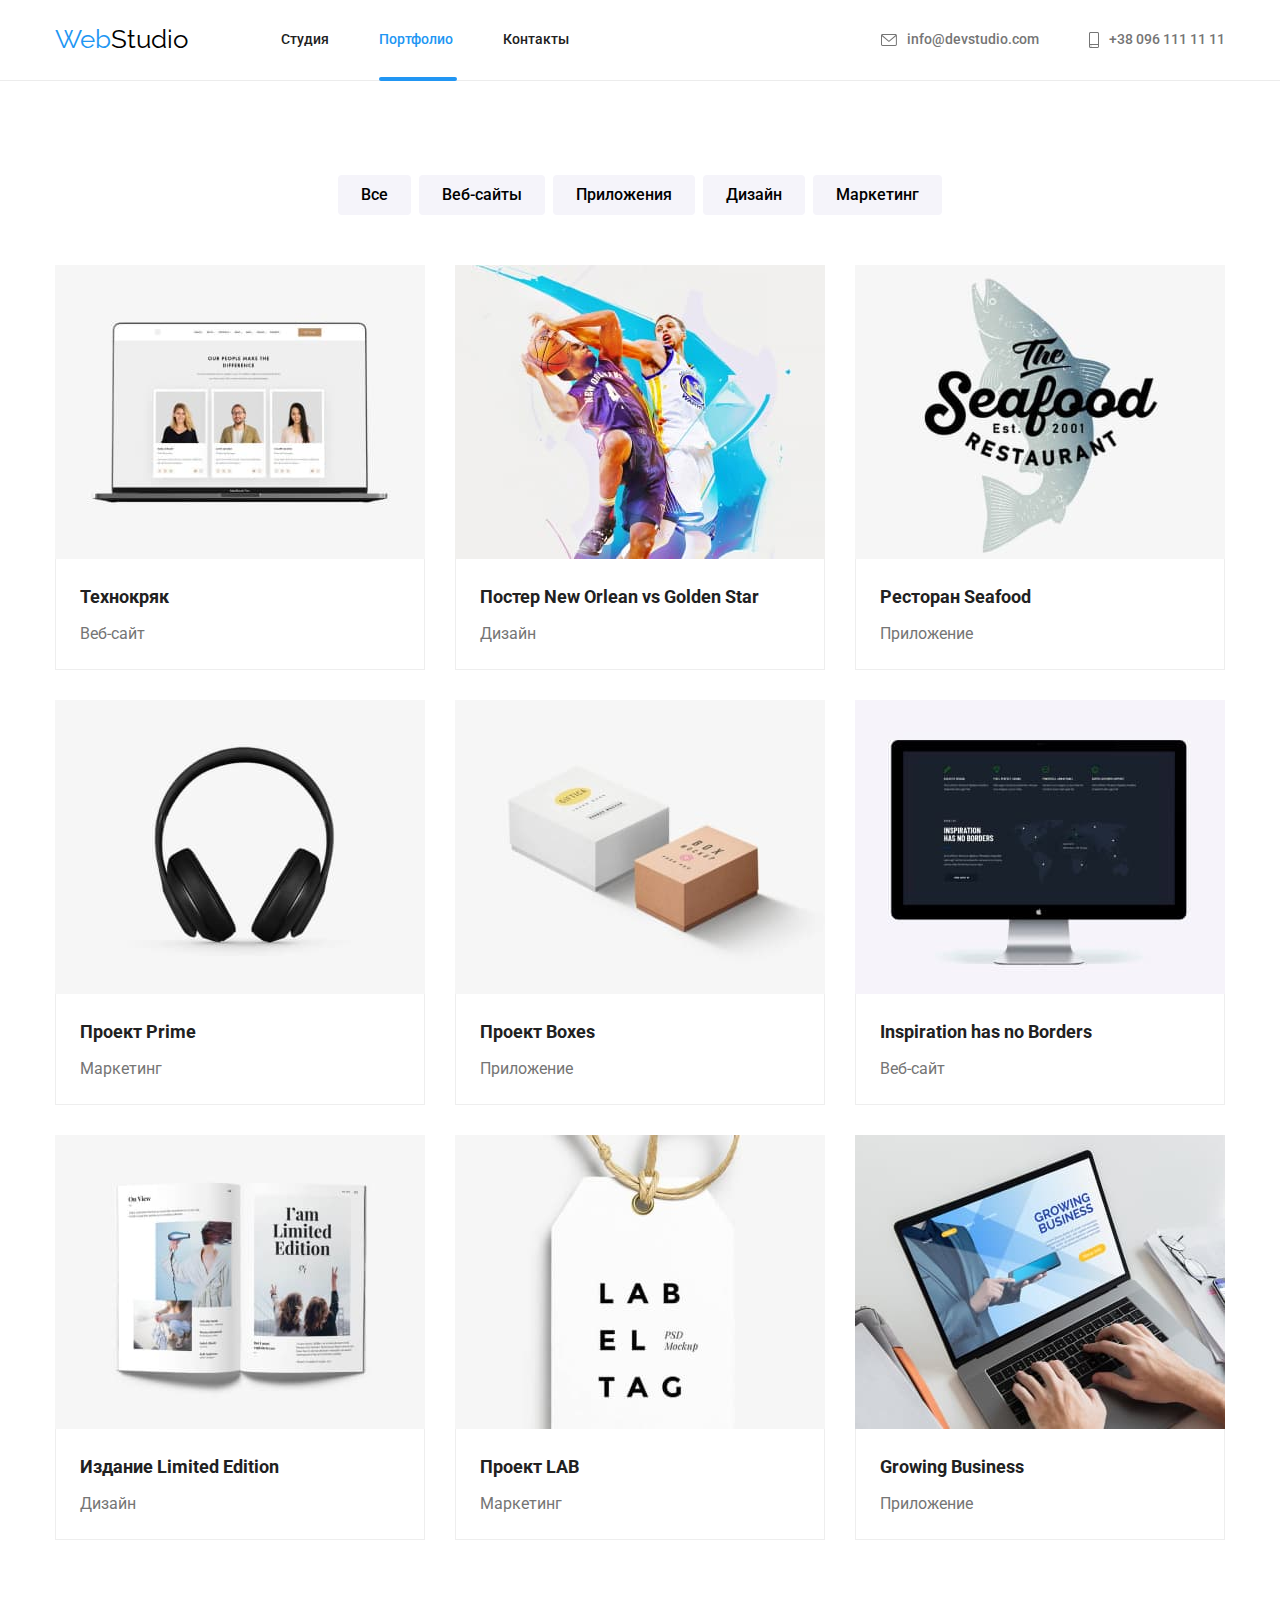
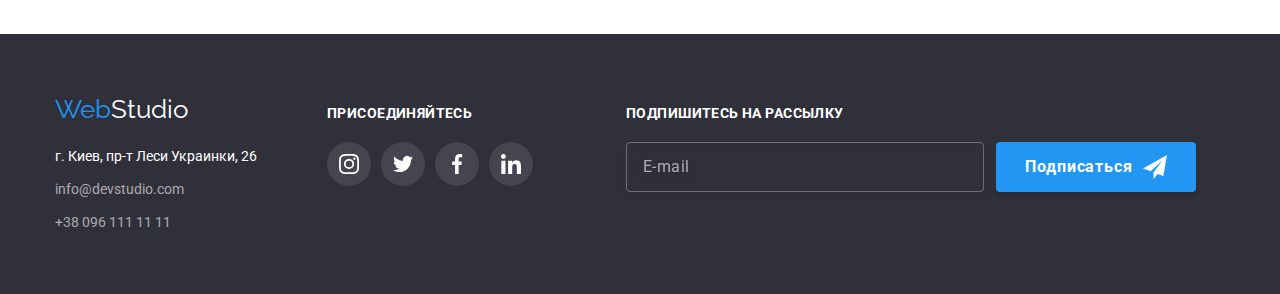
==== portfolio.html @ 4874d0ea "Добавляет файлы и папки с предыдущего дз" ====
<!DOCTYPE html>
<html lang="ru">
  <head>
    <meta charset="UTF-8" />
    <meta http-equiv="X-UA-Compatible" content="IE=edge" />
    <meta name="viewport" content="width=device-width, initial-scale=1.0" />
    <title>Web Studio. Портфолио</title>
    <link
      rel="stylesheet"
      href="https://fonts.googleapis.com/css2?family=Raleway:wght@700&family=Roboto:wght@400;500;700;900&display=swap"
    />
    <link
      rel="stylesheet"
      href="https://cdnjs.cloudflare.com/ajax/libs/modern-normalize/1.1.0/modern-normalize.min.css"
    />
    <link rel="stylesheet" href="./css/styles.css" />
  </head>

  <body>
    <header class="page-header">
      <div class="container cap">
        <nav class="site-nav">
          <a href="#" class="logo"><span class="accent">Web</span>Studio</a>
          <ul class="site-nav">
            <li class="list-item"><a href="./index.html" class="link">Студия</a></li>
            <li class="list-item"><a href="#" class="link main portfolio">Портфолио</a></li>
            <li class="list-item"><a href="#" class="link">Контакты</a></li>
          </ul>
        </nav>
        <ul class="list">
          <li class="list-item">
            <a href="mailto:info@devstudio.com" class="link item">
              <svg class="icon-contacts" width="16" height="12">
                <use href="./images/icons.svg#envelope"></use>
              </svg>
              info@devstudio.com
            </a>
          </li>
          <li class="list-item">
            <a href="tel:+380961111111" class="link item">
              <svg class="icon-contacts" width="10" height="16">
                <use href="./images/icons.svg#smartphone"></use>
              </svg>
              +38 096 111 11 11
            </a>
          </li>
        </ul>
      </div>
    </header>

    <main>
      <section class="section">
        <div class="container">
          <h1 class="visually-hidden">Наши работы</h1>
          <ul class="buttons">
            <li class="button-item"><button type="button" class="button">Все</button></li>
            <li class="button-item"><button type="button" class="button">Веб-сайты</button></li>
            <li class="button-item"><button type="button" class="button">Приложения</button></li>
            <li class="button-item"><button type="button" class="button">Дизайн</button></li>
            <li class="button-item"><button type="button" class="button">Маркетинг</button></li>
          </ul>
          <ul class="project-lists">
            <li class="project-item">
              <a href="#" class="project-link">
                <div class="first-part">
                  <img
                    src="./images/portfolio/1.jpg"
                    width="370"
                    height="294"
                    alt="изображение сайта на ноутбуке"
                  />
                  <div class="over">
                    <p class="overlay-text">
                      Технокряк это современная площадка распространения коронавируса. Компании
                      используют эту платформу для цифрового шпионажа и атак на защищённые сервера
                      конкурентов.
                    </p>
                  </div>
                </div>
                <div class="second-part">
                  <h2 class="project-name">Технокряк</h2>
                  <p class="name-item">Веб-сайт</p>
                </div>
              </a>
            </li>

            <li class="project-item">
              <a href="#" class="project-link">
                <div class="first-part">
                  <img
                    src="./images/portfolio/2.jpg"
                    width="370"
                    height="294"
                    alt="два баскетболиста"
                  />
                  <div class="over">
                    <p class="overlay-text">
                      Технокряк это современная площадка распространения коронавируса. Компании
                      используют эту платформу для цифрового шпионажа и атак на защищённые сервера
                      конкурентов.
                    </p>
                  </div>
                </div>
                <div class="second-part">
                  <h2 class="project-name">Постер New Orlean vs Golden Star</h2>
                  <p class="name-item">Дизайн</p>
                </div>
              </a>
            </li>

            <li class="project-item">
              <a href="#" class="project-link">
                <div class="first-part">
                  <img
                    src="./images/portfolio/3.jpg"
                    width="370"
                    height="294"
                    alt="логотип ресторана"
                  />
                  <div class="over">
                    <p class="overlay-text">
                      Технокряк это современная площадка распространения коронавируса. Компании
                      используют эту платформу для цифрового шпионажа и атак на защищённые сервера
                      конкурентов.
                    </p>
                  </div>
                </div>
                <div class="second-part">
                  <h2 class="project-name">Ресторан Seafood</h2>
                  <p class="name-item">Приложение</p>
                </div>
              </a>
            </li>

            <li class="project-item">
              <a href="#" class="project-link">
                <div class="first-part">
                  <img src="./images/portfolio/4.jpg" width="370" height="294" alt="наушники" />
                  <div class="over">
                    <p class="overlay-text">
                      Технокряк это современная площадка распространения коронавируса. Компании
                      используют эту платформу для цифрового шпионажа и атак на защищённые сервера
                      конкурентов.
                    </p>
                  </div>
                </div>
                <div class="second-part">
                  <h2 class="project-name">Проект Prime</h2>
                  <p class="name-item">Маркетинг</p>
                </div>
              </a>
            </li>

            <li class="project-item">
              <a href="#" class="project-link">
                <div class="first-part">
                  <img src="./images/portfolio/5.jpg" width="370" height="294" alt="две коробки" />
                  <div class="over">
                    <p class="overlay-text">
                      Технокряк это современная площадка распространения коронавируса. Компании
                      используют эту платформу для цифрового шпионажа и атак на защищённые сервера
                      конкурентов.
                    </p>
                  </div>
                </div>
                <div class="second-part">
                  <h2 class="project-name">Проект Boxes</h2>
                  <p class="name-item">Приложение</p>
                </div>
              </a>
            </li>

            <li class="project-item">
              <a href="#" class="project-link">
                <div class="first-part">
                  <img src="./images/portfolio/6.jpg" width="370" height="294" alt="компьютер" />
                  <div class="over">
                    <p class="overlay-text">
                      Технокряк это современная площадка распространения коронавируса. Компании
                      используют эту платформу для цифрового шпионажа и атак на защищённые сервера
                      конкурентов.
                    </p>
                  </div>
                </div>
                <div class="second-part">
                  <h2 class="project-name">Inspiration has no Borders</h2>
                  <p class="name-item">Веб-сайт</p>
                </div>
              </a>
            </li>

            <li class="project-item">
              <a href="#" class="project-link">
                <div class="first-part">
                  <img src="./images/portfolio/7.jpg" width="370" height="294" alt="журнал" />
                  <div class="over">
                    <p class="overlay-text">
                      Технокряк это современная площадка распространения коронавируса. Компании
                      используют эту платформу для цифрового шпионажа и атак на защищённые сервера
                      конкурентов.
                    </p>
                  </div>
                </div>
                <div class="second-part">
                  <h2 class="project-name">Издание Limited Edition</h2>
                  <p class="name-item">Дизайн</p>
                </div>
              </a>
            </li>

            <li class="project-item">
              <a href="#" class="project-link">
                <div class="first-part">
                  <img
                    src="./images/portfolio/8.jpg"
                    width="370"
                    height="294"
                    alt="ярлык с тесемкой"
                  />
                  <div class="over">
                    <p class="overlay-text">
                      Технокряк это современная площадка распространения коронавируса. Компании
                      используют эту платформу для цифрового шпионажа и атак на защищённые сервера
                      конкурентов.
                    </p>
                  </div>
                </div>
                <div class="second-part">
                  <h2 class="project-name">Проект LAB</h2>
                  <p class="name-item">Маркетинг</p>
                </div>
              </a>
            </li>

            <li class="project-item">
              <a href="#" class="project-link">
                <div class="first-part">
                  <img
                    src="./images/portfolio/9.jpg"
                    width="370"
                    height="294"
                    alt="руки, печатающие на ноутбуке"
                  />
                  <div class="over">
                    <p class="overlay-text">
                      Технокряк это современная площадка распространения коронавируса. Компании
                      используют эту платформу для цифрового шпионажа и атак на защищённые сервера
                      конкурентов.
                    </p>
                  </div>
                </div>
                <div class="second-part">
                  <h2 class="project-name">Growing Business</h2>
                  <p class="name-item">Приложение</p>
                </div>
              </a>
            </li>
          </ul>
        </div>
      </section>
    </main>

    <footer class="finish">
      <div class="container">
        <!-- Логотип, адрес, контакты -->
        <div class="footer">
          <a href="#" class="logo foot"><span class="accent">Web</span>Studio</a>
          <address class="address">
            г. Киев, пр-т Леси Украинки, 26
            <ul class="contacts">
              <li>
                <a href="mailto:info@devstudio.com" class="item bottom">info@devstudio.com</a>
              </li>
              <li class="contact-list">
                <a href="tel:+380961111111" class="item bottom">+38 096 111 11 11</a>
              </li>
            </ul>
          </address>
        </div>
        <!-- Присоединяйтесь! -->
        <div class="foot-links">
          <h2 class="call">присоединяйтесь</h2>
          <ul class="links-foot-list">
            <li class="links-item">
              <a href="#" class="links-foot-icon">
                <svg class="icon" width="20" height="20">
                  <use href="./images/icons.svg#instagram"></use>
                </svg>
              </a>
            </li>
            <li class="links-item">
              <a href="#" class="links-foot-icon">
                <svg class="icon" width="20" height="20">
                  <use href="./images/icons.svg#twitter"></use>
                </svg>
              </a>
            </li>
            <li class="links-item">
              <a href="#" class="links-foot-icon">
                <svg class="icon" width="20" height="20">
                  <use href="./images/icons.svg#facebook"></use>
                </svg>
              </a>
            </li>
            <li class="links-item">
              <a href="#" class="links-foot-icon">
                <svg class="icon" width="20" height="20">
                  <use href="./images/icons.svg#linkedin"></use>
                </svg>
              </a>
            </li>
          </ul>
        </div>
        <!-- Форма для рассылки -->
        <form class="form">
          <label>
            <span class="action">Подпишитесь на рассылку</span>
            <input type="email" name="mail" placeholder="E-mail" />
          </label>
          <button type="submit" class="email-submit">
            <span class="submit-sub">Подписаться</span>
            <svg class="form-icon" width="24" height="24">
              <use href="./images/icons.svg#send"></use>
            </svg>
          </button>
        </form>
      </div>
    </footer>
  </body>
</html>
---- css/styles.css ----
:root {
  --primary-text-color: #212121;
  --secondary-text-color: #757575;
  --bgd-text-color: #ffffff;
  --accent-color: #2196f3;
  --icon-fon: #f5f4fa;
  --icon-primary-color: #afb1b8;
  --timing-function: cubic-bezier(0.4, 0, 0.2, 1);
  --duration: 250ms;
}

body {
  background-color: var(--bgd-text-color);
  color: var(--primary-text-color);
  font-family: Roboto, sans-serif;
}

ul {
  padding: 0;
  margin: 0;

  list-style: none;
}

img {
  display: block;
}

h1,
h2,
h3,
ul,
p {
  margin-top: 0;
  margin-bottom: 0;
}

.section {
  padding-top: 94px;
  padding-bottom: 94px;
}

/* -----------------------HEADER------------------------ */
.container {
  width: 1200px;
  padding-left: 15px;
  padding-right: 15px;
  margin-left: auto;
  margin-right: auto;
}

.page-header {
  border-bottom: 1px solid #ececec;
}

.cap,
.site-nav {
  display: flex;
  align-items: center;
}

.list {
  display: flex;
  margin-left: auto;
}

.list-item:not(:last-child) {
  margin-right: 50px;
}

.logo {
  display: block;
  padding-top: 24px;
  padding-bottom: 25px;
  margin-right: 93px;

  color: #000000;
  font-family: Raleway, sans-serif;
  font-size: 26px;
  line-height: 1.2;
  text-decoration: none;
}

.accent,
.link.main {
  color: var(--accent-color);
}

.main {
  position: relative;
}

.main::after {
  content: '';
  position: absolute;
  left: 0;
  bottom: -1px;
  display: block;
  width: 48px;
  height: 4px;
  background-color: var(--accent-color);
  border-radius: 2px;
}

.portfolio::after {
  width: 78px;
}

.link {
  display: block;
  padding-top: 32px;
  padding-bottom: 32px;

  color: var(--primary-text-color);
  font-weight: 500;
  font-size: 14px;
  line-height: 1.14;
  text-decoration: none;

  transition: color var(--duration) var(--timing-function);
}

.link:hover,
.link:focus {
  color: var(--accent-color);
}

.link.item {
  display: flex;
  align-items: center;
  padding: 0;
  padding-top: 32px;
  padding-bottom: 32px;
  border: none;
  color: var(--secondary-text-color);

  transition: color var(--duration) var(--timing-function);
}

.link.item:hover,
.link.item:focus {
  color: var(--accent-color);
}

.icon-contacts {
  margin-right: 10px;
  fill: currentColor;
}

/* ----------------------СТУДИЯ (MAIN)------------------- */
.banner-name {
  margin-bottom: 30px;

  color: var(--bgd-text-color);
  font-weight: 900;
  font-size: 44px;
  line-height: 1.4;
  text-align: center;
  text-transform: uppercase;
}

.banner {
  padding-top: 200px;
  padding-bottom: 200px;
  background-color: #2f303a;
  text-align: center;
}

.overlay {
  max-width: 1600px;
  min-height: 600px;
  margin-left: auto;
  margin-right: auto;
  background-image: linear-gradient(to right, rgba(47, 48, 58, 0.4), rgba(47, 48, 58, 0.4)),
    url(../images/banner.jpg);
  background-repeat: no-repeat;
  background-position: center;
  background-size: cover;
}

.ban-button {
  padding: 10px 32px;
  border: 1px solid transparent;
  border-radius: 4px;

  font-weight: 700;
  font-size: 16px;
  line-height: 1.9;
  color: var(--bgd-text-color);
  background-color: var(--accent-color);
  cursor: pointer;

  transition: background-color var(--duration) var(--timing-function);
}

.ban-button:hover,
.ban-button:focus {
  background-color: #188ce8;
}

/* ---------------------МОДАЛЬНОЕ ОКНО-------------------- */
.backdrop {
  position: fixed;
  top: 0;
  left: 0;
  width: 100%;
  height: 100%;
  background-color: rgba(0, 0, 0, 0.2);

  opacity: 1;
  transition: opacity var(--duration) var(--timing-function);

  z-index: 1;
}

.backdrop.is-hidden {
  visibility: hidden;
  opacity: 0;
  pointer-events: none;
}

.backdrop.is-hidden .modal {
  transform: translate(-50%, -50%) scale(0.5);
  opacity: 0;
}

.modal {
  position: absolute;
  top: 50%;
  left: 50%;

  max-width: 528px;
  max-height: 581px;

  background-color: var(--bgd-text-color);
  box-shadow: 0px 1px 3px rgba(0, 0, 0, 0.12), 0px 1px 1px rgba(0, 0, 0, 0.14),
    0px 2px 1px rgba(0, 0, 0, 0.2);
  border-radius: 4px;

  transform: translate(-50%, -50%) scale(1);
  opacity: 1;

  transition: transform var(--duration) var(--timing-function),
    opacity var(--duration) var(--timing-function),
    visibility var(--duration) var(--timing-function);

  z-index: 2;
}

.modal-button {
  position: absolute;
  top: 8px;
  right: 8px;
  bottom: 100%;

  padding: 6px;
  width: 30px;
  height: 30px;

  border: 1px solid rgba(0, 0, 0, 0.1);
  border-radius: 50%;
  background-color: #fff;

  cursor: pointer;
}

.modal-button:hover .modal-close,
.modal-button:focus .modal-close {
  fill: var(--accent-color);
}

.modal-close {
  transition: fill var(--duration) var(--timing-function);
}

/* -----------Форма модального окна-------------- */
.modal-form {
  margin-left: auto;
  margin-right: auto;
  padding: 40px;
}

.modal-text {
  margin-bottom: 12px;

  font-weight: 700;
  font-size: 20px;
  line-height: 1.2;
  text-align: center;
  letter-spacing: 0.03em;

  color: var(--primary-text-color);
}

.form-section {
  position: relative;
  display: flex;
  flex-direction: column;
  margin-bottom: 10px;
}

.textarea {
  margin: 0;
}

.form-section label {
  margin-bottom: 4px;

  font-weight: 400;
  font-size: 12px;
  line-height: 1.2;
  letter-spacing: 0.01em;
  text-align: start;
  color: var(--secondary-text-color);
}

.form-section input {
  width: 100%;
  margin: 0;
  padding: 11px 12px;
  padding-left: 42px;
}

.modal-icon {
  position: absolute;
  top: 50%;
  left: 12px;

  transition: fill var(--duration) var(--timing-function);
}

.input {
  border: 1px solid rgba(33, 33, 33, 0.2);
  border-radius: 4px;
  outline: var(--accent-color);

  transition: border-color var(--duration) var(--timing-function);
}

.input:focus {
  border-color: var(--accent-color);
}

.input:focus + .modal-icon {
  fill: var(--accent-color);
}

.form-section textarea {
  margin: 0;
  padding: 12px 16px;
  font-family: inherit;
  font-size: 100%;
  line-height: 1.15;

  width: 448px;
  height: 120px;

  resize: none;
}

textarea::placeholder {
  font-weight: 400;
  font-size: 12px;
  line-height: 1.2;
  letter-spacing: 0.01em;
  color: rgba(117, 117, 117, 0.5);
}

.agreement-section {
  display: inline-block;
  margin-top: 20px;
  margin-bottom: 30px;
}

.agreement-section input {
  position: absolute;
  width: 1px;
  height: 1px;
  margin: -1px;
  border: 0;
  padding: 0;
  white-space: nowrap;
  clip-path: inset(100%);
  clip: rect(0 0 0 0);
  overflow: hidden;
}

.agreement {
  display: flex;
  align-items: center;
}

.agreement span {
  font-weight: 400;
  font-size: 14px;
  line-height: 1.7;
  letter-spacing: 0.03em;
  color: var(--secondary-text-color);
}

.agreement a {
  text-decoration-line: underline;
  color: var(--accent-color);
}

.agreement-icon {
  display: inline-block;
  width: 15px;
  height: 15px;
  margin-right: 8.38px;
  border: 2px solid var(--primary-text-color);
  border-radius: 2px;

  background-image: url(../images/check.svg);
  background-repeat: no-repeat;
  background-position: 50% 50%;
  background-size: contain;
  background-origin: border-box;

  transition: border-color var(--duration) var(--timing-function),
    background-color var(--duration) var(--timing-function);
}

.checkbox:checked ~ .agreement-icon {
  border-color: transparent;
  background-color: var(--accent-color);
}

.send {
  padding: 10px 55px;

  width: 200px;
  height: 50px;

  background-color: var(--accent-color);
  border: 1px solid transparent;
  box-shadow: 0px 4px 4px rgba(0, 0, 0, 0.15);
  border-radius: 4px;
}

.send-text {
  font-weight: 700;
  font-size: 16px;
  line-height: 1.9;
  text-align: center;
  letter-spacing: 0.06em;
  color: var(--bgd-text-color);
}

/* ---------------НАШИ ПРЕИМУЩЕСТВА---------------- */
.visually-hidden {
  position: absolute;
  width: 1px;
  height: 1px;
  margin: -1px;
  border: 0;
  padding: 0;

  white-space: nowrap;
  clip-path: inset(100%);
  clip: rect(0 0 0 0);
  overflow: hidden;
}

.features-list {
  display: flex;
}

.text-list {
  width: 270px;
}

.text-list:not(:last-child) {
  margin-right: 30px;
}

.thumb {
  display: flex;
  width: 270px;
  height: 120px;
  background-color: var(--icon-fon);
  border-radius: 4px;
  margin-bottom: 30px;
  justify-content: center;
  align-items: center;
}

.head {
  margin-bottom: 10px;
  font-weight: 700;
  font-size: 14px;
  line-height: 1.14;
  text-transform: uppercase;
}

.head-text {
  font-weight: 400;
  color: var(--secondary-text-color);
  font-size: 14px;
  line-height: 1.7;
  letter-spacing: 0.03em;
}

/* --------------------ЧЕМ МЫ ЗАНИМАЕМСЯ---------------- */
.box {
  padding-top: 0;
}

.heading {
  margin-bottom: 50px;

  font-weight: 700;
  font-size: 36px;
  line-height: 1.2;
  text-align: center;
}

.boxes-list {
  display: flex;
}

.boxes-list .box-item {
  width: 370px;
}

.box-item:not(:last-child) {
  margin-right: 30px;
}

.box-item {
  position: relative;
}

.over-over {
  position: absolute;
  bottom: 0;
  width: 370px;
  height: 70px;
  background-color: rgba(47, 48, 58, 0.8);
}

.text {
  padding-top: 27px;
  padding-bottom: 27px;

  font-weight: 700;
  font-size: 14px;
  line-height: 1.14;
  text-align: center;
  color: var(--bgd-text-color);
  letter-spacing: 0.03em;
  text-transform: uppercase;
}

/* ------------------НАША КОМАНДА-------------------- */
.comands-blok {
  background-color: #f5f4fa;
}

.bloks-list {
  display: flex;
}

.blok-item {
  width: 270px;
  border-bottom-left-radius: 4px;
  border-bottom-right-radius: 4px;
  overflow: hidden;
  box-shadow: 0px 1px 3px rgba(0, 0, 0, 0.12), 0px 1px 1px rgba(0, 0, 0, 0.14),
    0px 2px 1px rgba(0, 0, 0, 0.2);
}

.blok-item:not(:last-child) {
  margin-right: 30px;
}

.description {
  padding: 30px 32px;
  background-color: var(--bgd-text-color);
}

.name {
  margin-bottom: 10px;
}

.name,
.job {
  font-weight: 500;
  font-size: 16px;
  line-height: 1.2;
  text-align: center;
}

.job {
  margin-bottom: 16px;

  color: var(--secondary-text-color);
  font-weight: 400;
}

.links-list {
  display: flex;
  justify-content: space-between;
  align-items: center;
}

.links-icon {
  display: flex;
  padding: 0;
  border: none;
  width: 44px;
  height: 44px;
  color: var(--icon-primary-color);
  background-color: var(--bgd-text-color);
  border-radius: 50%;
  justify-content: center;
  align-items: center;

  transition: background-color var(--duration) var(--timing-function),
    color var(--duration) var(--timing-function);
}

.links-icon .icon {
  fill: currentColor;
}

.links-icon:hover,
.links-icon:focus {
  background-color: var(--accent-color);
  color: var(--bgd-text-color);
}

/* -------------------ПОСТОЯННЫЕ КЛИЕНТЫ------------------- */
.clients-list {
  display: flex;
}

.client-item:not(:last-child) {
  margin-right: 30px;
}

.client-link {
  display: flex;
  justify-content: center;
  align-items: center;
  width: 170px;
  height: 92px;
  border: 1px solid var(--icon-primary-color);
  border-radius: 4px;
  color: var(--icon-primary-color);

  transition: border-color var(--duration) var(--timing-function),
    color var(--duration) var(--timing-function);
}

.client-link .icon {
  fill: currentColor;
}

.client-link:hover,
.client-link:focus {
  border-color: var(--accent-color);
  color: var(--accent-color);
}

/* -----------------ПОРТФОЛИО (MAIN)--------------------- */
a {
  text-decoration: none;
}

.buttons {
  display: flex;
  margin-bottom: 50px;
  justify-content: center;
}

.button {
  padding: 6px 22px;
  border: 1px solid transparent;
  border-radius: 4px;

  font-weight: 500;
  font-size: 16px;
  line-height: 1.6;
  text-align: center;
  font-family: inherit;
  cursor: pointer;
  background-color: #f5f4fa;

  transition: background-color var(--duration) var(--timing-function),
    color var(--duration) var(--timing-function), box-shadow var(--duration) var(--timing-function);
}

.button-item:not(:last-child) {
  margin-right: 8px;
}

.button:hover,
.button:focus {
  color: var(--bgd-text-color);
  background-color: var(--accent-color);
  box-shadow: 0px 3px 1px rgba(0, 0, 0, 0.1), 0px 1px 2px rgba(0, 0, 0, 0.08),
    0px 2px 2px rgba(0, 0, 0, 0.12);
}

.project-lists {
  display: grid;
  grid-template-columns: repeat(3, 1fr);
  gap: 30px;
}

.project-link {
  display: block;

  transition: box-shadow var(--duration) var(--timing-function);
}

.project-link:hover,
.project-link:focus {
  box-shadow: 0px 1px 1px rgba(0, 0, 0, 0.12), 0px 4px 4px rgba(0, 0, 0, 0.06),
    1px 4px 6px rgba(0, 0, 0, 0.16);
}

.first-part {
  position: relative;

  overflow: hidden;
}

.over {
  position: absolute;
  top: 0;
  left: 0;
  width: 100%;
  height: 100%;

  transform: translateY(100%);

  transition: background-color var(--duration) var(--timing-function),
    transform var(--duration) var(--timing-function);
}

.project-link:hover .over,
.project-link:focus .over {
  transform: translateY(0);
  background-color: rgba(33, 150, 243, 0.9);
}

.overlay-text {
  position: absolute;
  top: 63px;
  left: 24px;
  right: 24px;

  font-style: normal;
  font-weight: 400;
  font-size: 18px;
  line-height: 1.6;
  letter-spacing: 0.03em;
  color: var(--bgd-text-color);

  transition: color var(--duration) var(--timing-function);
}

.project-link:hover .overlay-text,
.project-link:focus .overlay-text {
  color: var(--bgd-text-color);
}

.second-part {
  padding: 20px 24px;
  border: 1px solid #eeeeee;
  border-top: 0;
}

.project-name {
  margin-bottom: 4px;

  color: var(--primary-text-color);
  font-weight: 700;
  font-size: 18px;
  line-height: 2;
}

.name-item {
  color: var(--secondary-text-color);
  font-size: 16px;
  line-height: 30px;
}

/* ----------------------ФУТЕР---------------------- */
.finish .container {
  display: flex;
  align-items: baseline;
}

.finish {
  padding-top: 60px;
  padding-bottom: 60px;

  background-color: #2f303a;
  color: var(--bgd-text-color);
}

.foot {
  display: inline-block;
  padding-top: 0;
  padding-bottom: 0;
  margin-right: 0;
  margin-bottom: 20px;

  color: var(--bgd-text-color);
}

.contacts,
.contact-list {
  margin-top: 9px;
}

.address,
.bottom {
  font-weight: 400;
  font-size: 14px;
  line-height: 1.7;
  font-style: normal;
  text-decoration: none;
}

.footer .bottom {
  color: rgba(255, 255, 255, 0.6);
}

.footer .item {
  transition: color var(--duration) var(--timing-function);
}

.footer .item:hover,
.footer .item:focus {
  color: var(--accent-color);
}

.footer {
  margin-right: 70px;
}

.foot-links {
  margin-right: 93px;
}

.call {
  margin-bottom: 20px;

  font-style: normal;
  font-weight: 700;
  font-size: 14px;
  line-height: 1.14;
  text-transform: uppercase;
  letter-spacing: 0.03em;
}

.links-foot-list {
  display: flex;
}

.links-item {
  display: inline-block;
}

.links-item:not(:last-child) {
  margin-right: 10px;
}

.links-foot-icon {
  display: flex;
  padding: 0;
  border: none;
  width: 44px;
  height: 44px;
  color: var(--bgd-text-color);
  background-color: rgba(255, 255, 255, 0.1);
  border-radius: 50%;
  justify-content: center;
  align-items: center;

  transition: color var(--duration) var(--timing-function),
    background-color var(--duration) var(--timing-function);
}

.links-foot-icon .icon {
  fill: currentColor;
}

.links-foot-icon:hover,
.links-foot-icon:focus {
  background-color: var(--accent-color);
  color: var(--bgd-text-color);
}

/* ------------------------Форма---------------------- */
.form {
  display: flex;
  align-items: flex-end;
}

.form input {
  margin: 0;
  margin-right: 12px;
  padding-left: 16px;

  width: 358px;
  height: 50px;
  color: var(--icon-fon);
  background-color: rgba(33, 150, 243, 0);
  border: 1px solid rgba(255, 255, 255, 0.3);
  filter: drop-shadow(0px 4px 4px rgba(0, 0, 0, 0.15));
  border-radius: 4px;

  outline: transparent;

  transition: border-color var(--duration) var(--timing-function);
}

.form input:focus {
  border-color: var(--icon-primary-color);
}

.action {
  display: flex;
  margin-bottom: 20px;

  font-weight: 700;
  font-size: 14px;
  line-height: 1.14;
  letter-spacing: 0.03em;
  text-transform: uppercase;
  color: var(--bgd-text-color);
}

.form input::placeholder {
  font-weight: 400;
  font-size: 16px;
  line-height: 1.3;
  letter-spacing: 0.03em;
  color: rgba(255, 255, 255, 0.6);
}

.email-submit {
  display: inline-flex;
  align-items: center;
  justify-content: center;

  width: 200px;
  height: 50px;
  border: 2px solid transparent;
  background-color: var(--accent-color);
  box-shadow: 0px 4px 4px rgba(0, 0, 0, 0.15);
  border-radius: 4px;
}

.submit-sub {
  margin-right: 10px;

  font-weight: 700;
  font-size: 16px;
  line-height: 1.9;
  text-align: center;
  letter-spacing: 0.06em;
  color: var(--bgd-text-color);
}
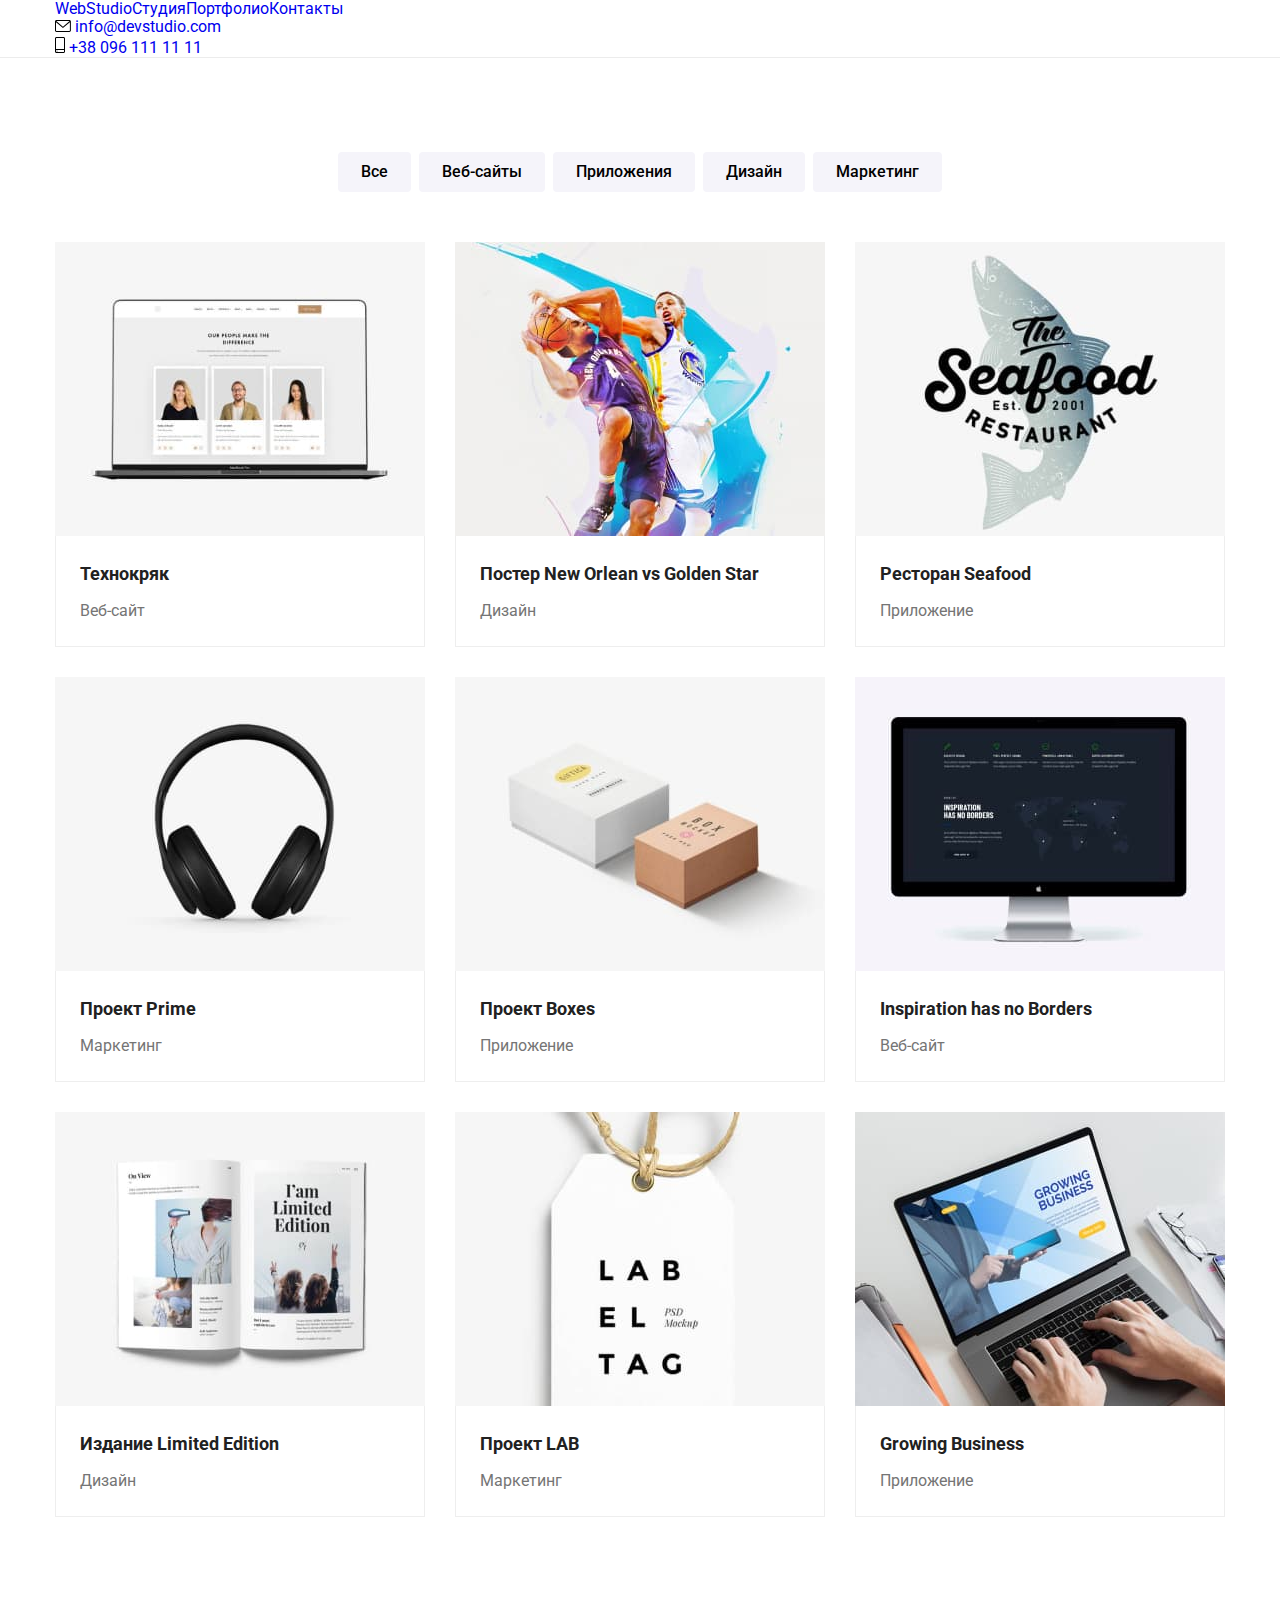
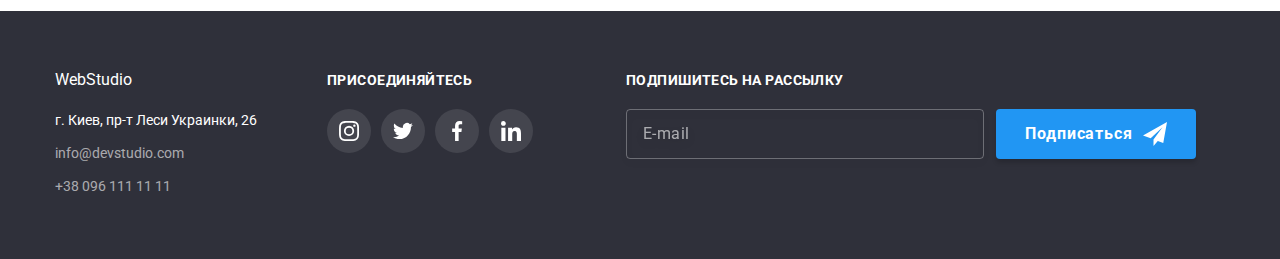
==== commit 3e20e2e1: "Начинает переименовывать классы по БЭМ" ====
--- a/portfolio.html
+++ b/portfolio.html
@@ -13,6 +13,7 @@
       rel="stylesheet"
       href="https://cdnjs.cloudflare.com/ajax/libs/modern-normalize/1.1.0/modern-normalize.min.css"
     />
+    <!-- <link rel="stylesheet" href="./css/portfolio.min.css" /> -->
     <link rel="stylesheet" href="./css/styles.css" />
   </head>
 
--- a/css/portfolio.min.css
+++ b/css/portfolio.min.css
@@ -0,0 +1,7 @@
+.visually-hidden{position:absolute;width:1px;height:1px;margin:-1px;border:0;padding:0;white-space:nowrap;-webkit-clip-path:inset(100%);clip-path:inset(100%);clip:rect(0 0 0 0);overflow:hidden}/*! modern-normalize v1.1.0 | MIT License | https://github.com/sindresorhus/modern-normalize */*,::before,::after{-webkit-box-sizing:border-box;box-sizing:border-box}html{line-height:1.15;-webkit-text-size-adjust:100%;-moz-tab-size:4;-o-tab-size:4;tab-size:4}body{margin:0;font-family:system-ui,-apple-system,"Segoe UI",Roboto,Helvetica,Arial,sans-serif,"Apple Color Emoji","Segoe UI Emoji"}hr{height:0;color:inherit}abbr[title]{-webkit-text-decoration:underline dotted;text-decoration:underline dotted}b,strong{font-weight:bolder}code,kbd,samp,pre{font-family:ui-monospace,+ SFMono-Regular,+ Consolas,+ 'Liberation Mono',+ Menlo,+ monospace;font-size:1em}small{font-size:80%}sub,sup{font-size:75%;line-height:0;position:relative;vertical-align:baseline}sub{bottom:-0.25em}sup{top:-0.5em}table{text-indent:0;border-color:inherit}button,input,optgroup,select,textarea{font-family:inherit;font-size:100%;line-height:1.15;margin:0}button,select{text-transform:none}button,[type='button'],[type='reset'],[type='submit']{-webkit-appearance:button}::-moz-focus-inner{border-style:none;padding:0}:-moz-focusring{outline:1px dotted ButtonText}:-moz-ui-invalid{box-shadow:none}legend{padding:0}progress{vertical-align:baseline}::-webkit-inner-spin-button,::-webkit-outer-spin-button{height:auto}[type='search']{-webkit-appearance:textfield;outline-offset:-2px}::-webkit-search-decoration{-webkit-appearance:none}::-webkit-file-upload-button{-webkit-appearance:button;font:inherit}summary{display:list-item}body{background-color:#fff;color:#212121;font-family:Roboto, sans-serif}ul{padding:0;margin:0;list-style:none}img{display:block}h1,h2,h3,ul,p{margin-top:0;margin-bottom:0}.section{padding-top:94px;padding-bottom:94px}.container{width:1200px;padding-left:15px;padding-right:15px;margin-left:auto;margin-right:auto}
+/*# sourceMappingURL=portfolio.min.css.map */--- a/css/styles.css
+++ b/css/styles.css
@@ -40,7 +40,6 @@
   padding-bottom: 94px;
 }
 
-/* -----------------------HEADER------------------------ */
 .container {
   width: 1200px;
   padding-left: 15px;
@@ -49,26 +48,29 @@
   margin-right: auto;
 }
 
+/* -----------------------HEADER------------------------ */
 .page-header {
   border-bottom: 1px solid #ececec;
 }
 
-.cap,
-.site-nav {
+.page-header__container,
+.site-nav,
+.site-nav__list {
   display: flex;
   align-items: center;
 }
 
-.list {
+.page-header__list {
   display: flex;
   margin-left: auto;
 }
 
-.list-item:not(:last-child) {
+.site-nav__item:not(:last-child),
+.page-header__item:not(:last-child) {
   margin-right: 50px;
 }
 
-.logo {
+.site-nav__logo {
   display: block;
   padding-top: 24px;
   padding-bottom: 25px;
@@ -81,16 +83,16 @@
   text-decoration: none;
 }
 
-.accent,
-.link.main {
+.site-nav__accent,
+.site-nav__link--active {
   color: var(--accent-color);
 }
 
-.main {
+.site-nav__link--active {
   position: relative;
 }
 
-.main::after {
+.site-nav__link--active::after {
   content: '';
   position: absolute;
   left: 0;
@@ -102,11 +104,7 @@
   border-radius: 2px;
 }
 
-.portfolio::after {
-  width: 78px;
-}
-
-.link {
+.site-nav__link {
   display: block;
   padding-top: 32px;
   padding-bottom: 32px;
@@ -120,12 +118,12 @@
   transition: color var(--duration) var(--timing-function);
 }
 
-.link:hover,
-.link:focus {
+.site-nav__link:hover,
+.site-nav__link:focus {
   color: var(--accent-color);
 }
 
-.link.item {
+.page-header__link {
   display: flex;
   align-items: center;
   padding: 0;
@@ -137,36 +135,23 @@
   transition: color var(--duration) var(--timing-function);
 }
 
-.link.item:hover,
-.link.item:focus {
+.page-header__link:hover,
+.page-header__link:focus {
   color: var(--accent-color);
 }
 
-.icon-contacts {
+.page-header__icon {
   margin-right: 10px;
   fill: currentColor;
 }
 
 /* ----------------------СТУДИЯ (MAIN)------------------- */
-.banner-name {
-  margin-bottom: 30px;
-
-  color: var(--bgd-text-color);
-  font-weight: 900;
-  font-size: 44px;
-  line-height: 1.4;
-  text-align: center;
-  text-transform: uppercase;
-}
-
-.banner {
+.poster {
   padding-top: 200px;
   padding-bottom: 200px;
   background-color: #2f303a;
   text-align: center;
-}
-
-.overlay {
+
   max-width: 1600px;
   min-height: 600px;
   margin-left: auto;
@@ -178,7 +163,18 @@
   background-size: cover;
 }
 
-.ban-button {
+.poster__title {
+  margin-bottom: 30px;
+
+  color: var(--bgd-text-color);
+  font-weight: 900;
+  font-size: 44px;
+  line-height: 1.4;
+  text-align: center;
+  text-transform: uppercase;
+}
+
+.poster__button {
   padding: 10px 32px;
   border: 1px solid transparent;
   border-radius: 4px;
@@ -193,13 +189,13 @@
   transition: background-color var(--duration) var(--timing-function);
 }
 
-.ban-button:hover,
-.ban-button:focus {
+.poster__button:hover,
+.poster__button:focus {
   background-color: #188ce8;
 }
 
 /* ---------------------МОДАЛЬНОЕ ОКНО-------------------- */
-.backdrop {
+.dropdown {
   position: fixed;
   top: 0;
   left: 0;
@@ -213,18 +209,18 @@
   z-index: 1;
 }
 
-.backdrop.is-hidden {
+.dropdown--is-hidden {
   visibility: hidden;
   opacity: 0;
   pointer-events: none;
 }
 
-.backdrop.is-hidden .modal {
+.dropdown .dropdown__container {
   transform: translate(-50%, -50%) scale(0.5);
   opacity: 0;
 }
 
-.modal {
+.dropdown__container {
   position: absolute;
   top: 50%;
   left: 50%;
@@ -247,7 +243,7 @@
   z-index: 2;
 }
 
-.modal-button {
+.dropdown__close {
   position: absolute;
   top: 8px;
   right: 8px;
@@ -264,23 +260,23 @@
   cursor: pointer;
 }
 
-.modal-button:hover .modal-close,
-.modal-button:focus .modal-close {
+.dropdown__close:hover .dropdown__icon,
+.dropdown__close:focus .dropdown__icon {
   fill: var(--accent-color);
 }
 
-.modal-close {
+.dropdown__icon {
   transition: fill var(--duration) var(--timing-function);
 }
 
 /* -----------Форма модального окна-------------- */
-.modal-form {
+.dropdown__form {
   margin-left: auto;
   margin-right: auto;
   padding: 40px;
 }
 
-.modal-text {
+.dropdown__title {
   margin-bottom: 12px;
 
   font-weight: 700;
@@ -292,18 +288,14 @@
   color: var(--primary-text-color);
 }
 
-.form-section {
+.dropdown__cell {
   position: relative;
   display: flex;
   flex-direction: column;
   margin-bottom: 10px;
 }
 
-.textarea {
-  margin: 0;
-}
-
-.form-section label {
+.dropdown__cell label {
   margin-bottom: 4px;
 
   font-weight: 400;
@@ -314,14 +306,14 @@
   color: var(--secondary-text-color);
 }
 
-.form-section input {
+.dropdown__cell input {
   width: 100%;
   margin: 0;
   padding: 11px 12px;
   padding-left: 42px;
 }
 
-.modal-icon {
+.dropdown__icon {
   position: absolute;
   top: 50%;
   left: 12px;
@@ -329,7 +321,7 @@
   transition: fill var(--duration) var(--timing-function);
 }
 
-.input {
+.dropdown__input {
   border: 1px solid rgba(33, 33, 33, 0.2);
   border-radius: 4px;
   outline: var(--accent-color);
@@ -337,15 +329,15 @@
   transition: border-color var(--duration) var(--timing-function);
 }
 
-.input:focus {
+.dropdown__input:focus {
   border-color: var(--accent-color);
 }
 
-.input:focus + .modal-icon {
+.dropdown__input:focus + .dropdown__icon {
   fill: var(--accent-color);
 }
 
-.form-section textarea {
+.dropdown__cell--textarea {
   margin: 0;
   padding: 12px 16px;
   font-family: inherit;
@@ -358,7 +350,7 @@
   resize: none;
 }
 
-textarea::placeholder {
+.dropdown__cell--textarea::placeholder {
   font-weight: 400;
   font-size: 12px;
   line-height: 1.2;
@@ -366,13 +358,18 @@
   color: rgba(117, 117, 117, 0.5);
 }
 
-.agreement-section {
+.agreement {
   display: inline-block;
   margin-top: 20px;
   margin-bottom: 30px;
 }
 
-.agreement-section input {
+.agreement__label {
+  display: flex;
+  align-items: center;
+}
+
+.agreement__input {
   position: absolute;
   width: 1px;
   height: 1px;
@@ -385,24 +382,6 @@
   overflow: hidden;
 }
 
-.agreement {
-  display: flex;
-  align-items: center;
-}
-
-.agreement span {
-  font-weight: 400;
-  font-size: 14px;
-  line-height: 1.7;
-  letter-spacing: 0.03em;
-  color: var(--secondary-text-color);
-}
-
-.agreement a {
-  text-decoration-line: underline;
-  color: var(--accent-color);
-}
-
 .agreement-icon {
   display: inline-block;
   width: 15px;
@@ -421,12 +400,25 @@
     background-color var(--duration) var(--timing-function);
 }
 
-.checkbox:checked ~ .agreement-icon {
+.agreement__input:checked ~ .agreement-icon {
   border-color: transparent;
   background-color: var(--accent-color);
 }
 
-.send {
+.agreement__text {
+  font-weight: 400;
+  font-size: 14px;
+  line-height: 1.7;
+  letter-spacing: 0.03em;
+  color: var(--secondary-text-color);
+}
+
+.agreement__link {
+  text-decoration-line: underline;
+  color: var(--accent-color);
+}
+
+.dropdown__button {
   padding: 10px 55px;
 
   width: 200px;
@@ -438,7 +430,7 @@
   border-radius: 4px;
 }
 
-.send-text {
+.dropdown__send {
   font-weight: 700;
   font-size: 16px;
   line-height: 1.9;
@@ -664,6 +656,10 @@
 }
 
 /* -----------------ПОРТФОЛИО (MAIN)--------------------- */
+.portfolio::after {
+  width: 78px;
+}
+
 a {
   text-decoration: none;
 }
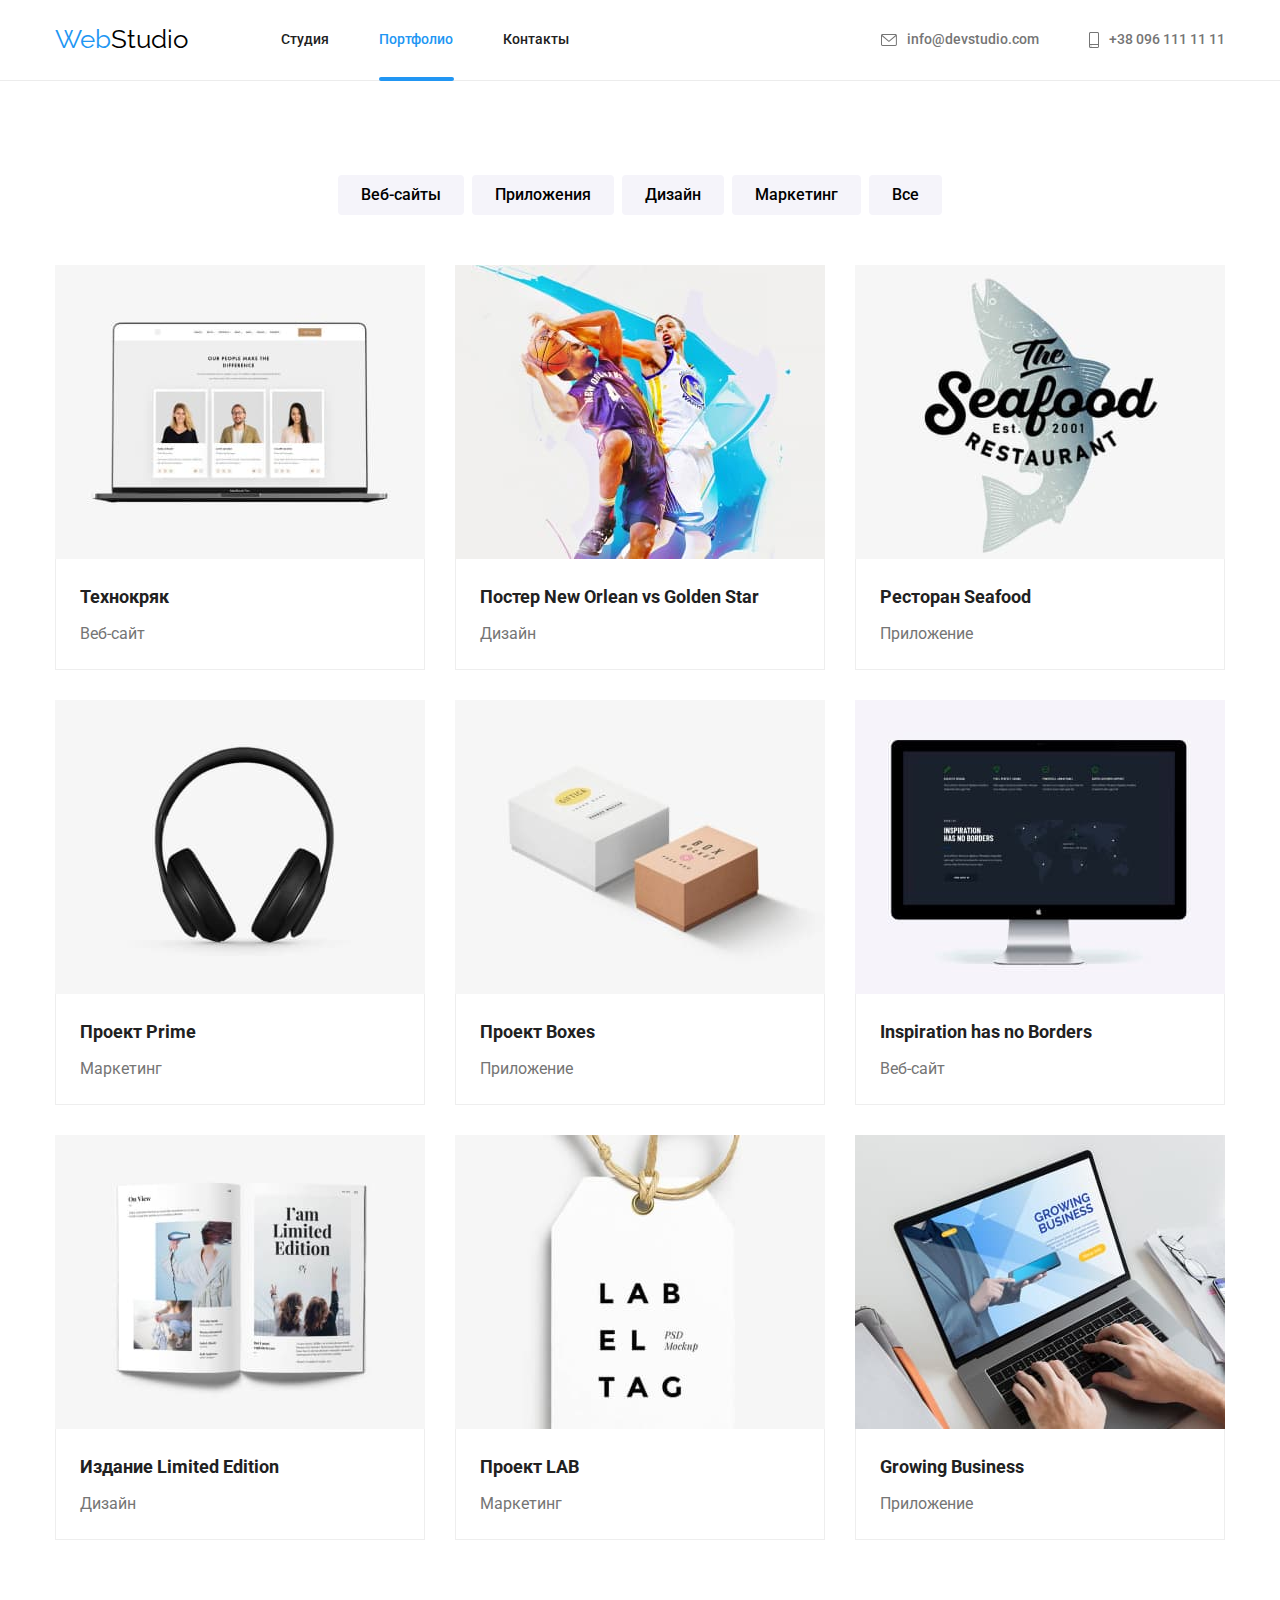
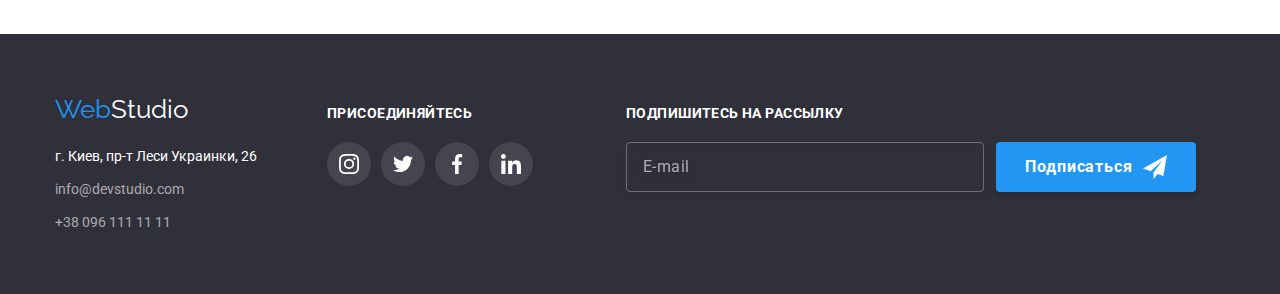
==== commit 412e894d: "Завершает переименование классов по БЭМ" ====
--- a/portfolio.html
+++ b/portfolio.html
@@ -19,27 +19,33 @@
 
   <body>
     <header class="page-header">
-      <div class="container cap">
+      <div class="container page-header__container">
         <nav class="site-nav">
-          <a href="#" class="logo"><span class="accent">Web</span>Studio</a>
-          <ul class="site-nav">
-            <li class="list-item"><a href="./index.html" class="link">Студия</a></li>
-            <li class="list-item"><a href="#" class="link main portfolio">Портфолио</a></li>
-            <li class="list-item"><a href="#" class="link">Контакты</a></li>
+          <a href="#" class="site-nav__logo"><span class="site-nav__accent">Web</span>Studio</a>
+          <ul class="site-nav__list">
+            <li class="site-nav__item">
+              <a href="./index.html" class="site-nav__link">Студия</a>
+            </li>
+            <li class="site-nav__item">
+              <a href="#" class="site-nav__link site-nav__link--active site-nav__link--accent"
+                >Портфолио</a
+              >
+            </li>
+            <li class="site-nav__item"><a href="#" class="site-nav__link">Контакты</a></li>
           </ul>
         </nav>
-        <ul class="list">
-          <li class="list-item">
-            <a href="mailto:info@devstudio.com" class="link item">
-              <svg class="icon-contacts" width="16" height="12">
+        <ul class="page-header__list">
+          <li class="page-header__item">
+            <a href="mailto:info@devstudio.com" class="page-header__link">
+              <svg class="page-header__icon" width="16" height="12">
                 <use href="./images/icons.svg#envelope"></use>
               </svg>
               info@devstudio.com
             </a>
           </li>
-          <li class="list-item">
-            <a href="tel:+380961111111" class="link item">
-              <svg class="icon-contacts" width="10" height="16">
+          <li class="page-header__item">
+            <a href="tel:+380961111111" class="page-header__link">
+              <svg class="page-header__icon" width="10" height="16">
                 <use href="./images/icons.svg#smartphone"></use>
               </svg>
               +38 096 111 11 11
@@ -50,209 +56,219 @@
     </header>
 
     <main>
-      <section class="section">
+      <section class="section portfolio">
         <div class="container">
           <h1 class="visually-hidden">Наши работы</h1>
-          <ul class="buttons">
-            <li class="button-item"><button type="button" class="button">Все</button></li>
-            <li class="button-item"><button type="button" class="button">Веб-сайты</button></li>
-            <li class="button-item"><button type="button" class="button">Приложения</button></li>
-            <li class="button-item"><button type="button" class="button">Дизайн</button></li>
-            <li class="button-item"><button type="button" class="button">Маркетинг</button></li>
+          <ul class="filter-list">
+            <li class="filter-list__item">
+              <button type="button" class="filter-list__button">Веб-сайты</button>
+            </li>
+            <li class="filter-list__item">
+              <button type="button" class="filter-list__button">Приложения</button>
+            </li>
+            <li class="filter-list__item">
+              <button type="button" class="filter-list__button">Дизайн</button>
+            </li>
+            <li class="filter-list__item">
+              <button type="button" class="filter-list__button">Маркетинг</button>
+            </li>
+            <li class="filter-list__item">
+              <button type="button" class="filter-list__button">Все</button>
+            </li>
           </ul>
-          <ul class="project-lists">
-            <li class="project-item">
-              <a href="#" class="project-link">
-                <div class="first-part">
+          <ul class="portfolio__list">
+            <li>
+              <a href="#" class="portfolio__link">
+                <div class="portfolio__image">
                   <img
                     src="./images/portfolio/1.jpg"
                     width="370"
                     height="294"
                     alt="изображение сайта на ноутбуке"
                   />
-                  <div class="over">
-                    <p class="overlay-text">
-                      Технокряк это современная площадка распространения коронавируса. Компании
-                      используют эту платформу для цифрового шпионажа и атак на защищённые сервера
-                      конкурентов.
-                    </p>
-                  </div>
-                </div>
-                <div class="second-part">
-                  <h2 class="project-name">Технокряк</h2>
-                  <p class="name-item">Веб-сайт</p>
-                </div>
-              </a>
-            </li>
-
-            <li class="project-item">
-              <a href="#" class="project-link">
-                <div class="first-part">
+                  <div class="portfolio__overlay">
+                    <p class="portfolio__text">
+                      Технокряк это современная площадка распространения коронавируса. Компании
+                      используют эту платформу для цифрового шпионажа и атак на защищённые сервера
+                      конкурентов.
+                    </p>
+                  </div>
+                </div>
+                <div class="portfolio__caption">
+                  <h2 class="portfolio__name">Технокряк</h2>
+                  <p class="portfolio__filter-text">Веб-сайт</p>
+                </div>
+              </a>
+            </li>
+
+            <li>
+              <a href="#" class="portfolio__link">
+                <div class="portfolio__image">
                   <img
                     src="./images/portfolio/2.jpg"
                     width="370"
                     height="294"
                     alt="два баскетболиста"
                   />
-                  <div class="over">
-                    <p class="overlay-text">
-                      Технокряк это современная площадка распространения коронавируса. Компании
-                      используют эту платформу для цифрового шпионажа и атак на защищённые сервера
-                      конкурентов.
-                    </p>
-                  </div>
-                </div>
-                <div class="second-part">
-                  <h2 class="project-name">Постер New Orlean vs Golden Star</h2>
-                  <p class="name-item">Дизайн</p>
-                </div>
-              </a>
-            </li>
-
-            <li class="project-item">
-              <a href="#" class="project-link">
-                <div class="first-part">
+                  <div class="portfolio__overlay">
+                    <p class="portfolio__text">
+                      Технокряк это современная площадка распространения коронавируса. Компании
+                      используют эту платформу для цифрового шпионажа и атак на защищённые сервера
+                      конкурентов.
+                    </p>
+                  </div>
+                </div>
+                <div class="portfolio__caption">
+                  <h2 class="portfolio__name">Постер New Orlean vs Golden Star</h2>
+                  <p class="portfolio__filter-text">Дизайн</p>
+                </div>
+              </a>
+            </li>
+
+            <li>
+              <a href="#" class="portfolio__link">
+                <div class="portfolio__image">
                   <img
                     src="./images/portfolio/3.jpg"
                     width="370"
                     height="294"
                     alt="логотип ресторана"
                   />
-                  <div class="over">
-                    <p class="overlay-text">
-                      Технокряк это современная площадка распространения коронавируса. Компании
-                      используют эту платформу для цифрового шпионажа и атак на защищённые сервера
-                      конкурентов.
-                    </p>
-                  </div>
-                </div>
-                <div class="second-part">
-                  <h2 class="project-name">Ресторан Seafood</h2>
-                  <p class="name-item">Приложение</p>
-                </div>
-              </a>
-            </li>
-
-            <li class="project-item">
-              <a href="#" class="project-link">
-                <div class="first-part">
+                  <div class="portfolio__overlay">
+                    <p class="portfolio__text">
+                      Технокряк это современная площадка распространения коронавируса. Компании
+                      используют эту платформу для цифрового шпионажа и атак на защищённые сервера
+                      конкурентов.
+                    </p>
+                  </div>
+                </div>
+                <div class="portfolio__caption">
+                  <h2 class="portfolio__name">Ресторан Seafood</h2>
+                  <p class="portfolio__filter-text">Приложение</p>
+                </div>
+              </a>
+            </li>
+
+            <li>
+              <a href="#" class="portfolio__link">
+                <div class="portfolio__image">
                   <img src="./images/portfolio/4.jpg" width="370" height="294" alt="наушники" />
-                  <div class="over">
-                    <p class="overlay-text">
-                      Технокряк это современная площадка распространения коронавируса. Компании
-                      используют эту платформу для цифрового шпионажа и атак на защищённые сервера
-                      конкурентов.
-                    </p>
-                  </div>
-                </div>
-                <div class="second-part">
-                  <h2 class="project-name">Проект Prime</h2>
-                  <p class="name-item">Маркетинг</p>
-                </div>
-              </a>
-            </li>
-
-            <li class="project-item">
-              <a href="#" class="project-link">
-                <div class="first-part">
+                  <div class="portfolio__overlay">
+                    <p class="portfolio__text">
+                      Технокряк это современная площадка распространения коронавируса. Компании
+                      используют эту платформу для цифрового шпионажа и атак на защищённые сервера
+                      конкурентов.
+                    </p>
+                  </div>
+                </div>
+                <div class="portfolio__caption">
+                  <h2 class="portfolio__name">Проект Prime</h2>
+                  <p class="portfolio__filter-text">Маркетинг</p>
+                </div>
+              </a>
+            </li>
+
+            <li>
+              <a href="#" class="portfolio__link">
+                <div class="portfolio__image">
                   <img src="./images/portfolio/5.jpg" width="370" height="294" alt="две коробки" />
-                  <div class="over">
-                    <p class="overlay-text">
-                      Технокряк это современная площадка распространения коронавируса. Компании
-                      используют эту платформу для цифрового шпионажа и атак на защищённые сервера
-                      конкурентов.
-                    </p>
-                  </div>
-                </div>
-                <div class="second-part">
-                  <h2 class="project-name">Проект Boxes</h2>
-                  <p class="name-item">Приложение</p>
-                </div>
-              </a>
-            </li>
-
-            <li class="project-item">
-              <a href="#" class="project-link">
-                <div class="first-part">
+                  <div class="portfolio__overlay">
+                    <p class="portfolio__text">
+                      Технокряк это современная площадка распространения коронавируса. Компании
+                      используют эту платформу для цифрового шпионажа и атак на защищённые сервера
+                      конкурентов.
+                    </p>
+                  </div>
+                </div>
+                <div class="portfolio__caption">
+                  <h2 class="portfolio__name">Проект Boxes</h2>
+                  <p class="portfolio__filter-text">Приложение</p>
+                </div>
+              </a>
+            </li>
+
+            <li>
+              <a href="#" class="portfolio__link">
+                <div class="portfolio__image">
                   <img src="./images/portfolio/6.jpg" width="370" height="294" alt="компьютер" />
-                  <div class="over">
-                    <p class="overlay-text">
-                      Технокряк это современная площадка распространения коронавируса. Компании
-                      используют эту платформу для цифрового шпионажа и атак на защищённые сервера
-                      конкурентов.
-                    </p>
-                  </div>
-                </div>
-                <div class="second-part">
-                  <h2 class="project-name">Inspiration has no Borders</h2>
-                  <p class="name-item">Веб-сайт</p>
-                </div>
-              </a>
-            </li>
-
-            <li class="project-item">
-              <a href="#" class="project-link">
-                <div class="first-part">
+                  <div class="portfolio__overlay">
+                    <p class="portfolio__text">
+                      Технокряк это современная площадка распространения коронавируса. Компании
+                      используют эту платформу для цифрового шпионажа и атак на защищённые сервера
+                      конкурентов.
+                    </p>
+                  </div>
+                </div>
+                <div class="portfolio__caption">
+                  <h2 class="portfolio__name">Inspiration has no Borders</h2>
+                  <p class="portfolio__filter-text">Веб-сайт</p>
+                </div>
+              </a>
+            </li>
+
+            <li>
+              <a href="#" class="portfolio__link">
+                <div class="portfolio__image">
                   <img src="./images/portfolio/7.jpg" width="370" height="294" alt="журнал" />
-                  <div class="over">
-                    <p class="overlay-text">
-                      Технокряк это современная площадка распространения коронавируса. Компании
-                      используют эту платформу для цифрового шпионажа и атак на защищённые сервера
-                      конкурентов.
-                    </p>
-                  </div>
-                </div>
-                <div class="second-part">
-                  <h2 class="project-name">Издание Limited Edition</h2>
-                  <p class="name-item">Дизайн</p>
-                </div>
-              </a>
-            </li>
-
-            <li class="project-item">
-              <a href="#" class="project-link">
-                <div class="first-part">
+                  <div class="portfolio__overlay">
+                    <p class="portfolio__text">
+                      Технокряк это современная площадка распространения коронавируса. Компании
+                      используют эту платформу для цифрового шпионажа и атак на защищённые сервера
+                      конкурентов.
+                    </p>
+                  </div>
+                </div>
+                <div class="portfolio__caption">
+                  <h2 class="portfolio__name">Издание Limited Edition</h2>
+                  <p class="portfolio__filter-text">Дизайн</p>
+                </div>
+              </a>
+            </li>
+
+            <li>
+              <a href="#" class="portfolio__link">
+                <div class="portfolio__image">
                   <img
                     src="./images/portfolio/8.jpg"
                     width="370"
                     height="294"
                     alt="ярлык с тесемкой"
                   />
-                  <div class="over">
-                    <p class="overlay-text">
-                      Технокряк это современная площадка распространения коронавируса. Компании
-                      используют эту платформу для цифрового шпионажа и атак на защищённые сервера
-                      конкурентов.
-                    </p>
-                  </div>
-                </div>
-                <div class="second-part">
-                  <h2 class="project-name">Проект LAB</h2>
-                  <p class="name-item">Маркетинг</p>
-                </div>
-              </a>
-            </li>
-
-            <li class="project-item">
-              <a href="#" class="project-link">
-                <div class="first-part">
+                  <div class="portfolio__overlay">
+                    <p class="portfolio__text">
+                      Технокряк это современная площадка распространения коронавируса. Компании
+                      используют эту платформу для цифрового шпионажа и атак на защищённые сервера
+                      конкурентов.
+                    </p>
+                  </div>
+                </div>
+                <div class="portfolio__caption">
+                  <h2 class="portfolio__name">Проект LAB</h2>
+                  <p class="portfolio__filter-text">Маркетинг</p>
+                </div>
+              </a>
+            </li>
+
+            <li>
+              <a href="#" class="portfolio__link">
+                <div class="portfolio__image">
                   <img
                     src="./images/portfolio/9.jpg"
                     width="370"
                     height="294"
                     alt="руки, печатающие на ноутбуке"
                   />
-                  <div class="over">
-                    <p class="overlay-text">
-                      Технокряк это современная площадка распространения коронавируса. Компании
-                      используют эту платформу для цифрового шпионажа и атак на защищённые сервера
-                      конкурентов.
-                    </p>
-                  </div>
-                </div>
-                <div class="second-part">
-                  <h2 class="project-name">Growing Business</h2>
-                  <p class="name-item">Приложение</p>
+                  <div class="portfolio__overlay">
+                    <p class="portfolio__text">
+                      Технокряк это современная площадка распространения коронавируса. Компании
+                      используют эту платформу для цифрового шпионажа и атак на защищённые сервера
+                      конкурентов.
+                    </p>
+                  </div>
+                </div>
+                <div class="portfolio__caption">
+                  <h2 class="portfolio__name">Growing Business</h2>
+                  <p class="portfolio__filter-text">Приложение</p>
                 </div>
               </a>
             </li>
@@ -261,51 +277,52 @@
       </section>
     </main>
 
-    <footer class="finish">
-      <div class="container">
-        <!-- Логотип, адрес, контакты -->
-        <div class="footer">
-          <a href="#" class="logo foot"><span class="accent">Web</span>Studio</a>
-          <address class="address">
+    <footer class="page-footer">
+      <div class="page-footer__container container">
+        <div class="page-footer__card">
+          <a href="#" class="page-footer__logo"
+            ><span class="page-footer__accent">Web</span>Studio</a
+          >
+          <address class="page-footer__address">
             г. Киев, пр-т Леси Украинки, 26
-            <ul class="contacts">
+            <ul class="page-footer__list">
               <li>
-                <a href="mailto:info@devstudio.com" class="item bottom">info@devstudio.com</a>
+                <a href="mailto:info@devstudio.com" class="page-footer__link">info@devstudio.com</a>
               </li>
-              <li class="contact-list">
-                <a href="tel:+380961111111" class="item bottom">+38 096 111 11 11</a>
+              <li class="page-footer__item">
+                <a href="tel:+380961111111" class="page-footer__link">+38 096 111 11 11</a>
               </li>
             </ul>
           </address>
         </div>
         <!-- Присоединяйтесь! -->
-        <div class="foot-links">
-          <h2 class="call">присоединяйтесь</h2>
-          <ul class="links-foot-list">
-            <li class="links-item">
-              <a href="#" class="links-foot-icon">
-                <svg class="icon" width="20" height="20">
+        <div class="attach">
+          <h2 class="attach__title">присоединяйтесь</h2>
+          <ul class="attach__list">
+            <li class="attach__item">
+              <a href="#" class="attach__link">
+                <svg class="attach__icon" width="20" height="20">
                   <use href="./images/icons.svg#instagram"></use>
                 </svg>
               </a>
             </li>
-            <li class="links-item">
-              <a href="#" class="links-foot-icon">
-                <svg class="icon" width="20" height="20">
+            <li class="attach__item">
+              <a href="#" class="attach__link">
+                <svg class="attach__icon" width="20" height="20">
                   <use href="./images/icons.svg#twitter"></use>
                 </svg>
               </a>
             </li>
-            <li class="links-item">
-              <a href="#" class="links-foot-icon">
-                <svg class="icon" width="20" height="20">
+            <li class="attach__item">
+              <a href="#" class="attach__link">
+                <svg class="attach__icon" width="20" height="20">
                   <use href="./images/icons.svg#facebook"></use>
                 </svg>
               </a>
             </li>
-            <li class="links-item">
-              <a href="#" class="links-foot-icon">
-                <svg class="icon" width="20" height="20">
+            <li class="attach__item">
+              <a href="#" class="attach__link">
+                <svg class="attach__icon" width="20" height="20">
                   <use href="./images/icons.svg#linkedin"></use>
                 </svg>
               </a>
@@ -313,14 +330,14 @@
           </ul>
         </div>
         <!-- Форма для рассылки -->
-        <form class="form">
+        <form class="footer-form">
           <label>
-            <span class="action">Подпишитесь на рассылку</span>
-            <input type="email" name="mail" placeholder="E-mail" />
+            <span class="footer-form__title">Подпишитесь на рассылку</span>
+            <input class="footer-form__input" type="email" name="mail" placeholder="E-mail" />
           </label>
-          <button type="submit" class="email-submit">
-            <span class="submit-sub">Подписаться</span>
-            <svg class="form-icon" width="24" height="24">
+          <button class="footer-form__button" type="submit">
+            <span class="footer-form__submit">Подписаться</span>
+            <svg width="24" height="24">
               <use href="./images/icons.svg#send"></use>
             </svg>
           </button>
--- a/css/styles.css
+++ b/css/styles.css
@@ -35,6 +35,10 @@
   margin-bottom: 0;
 }
 
+a {
+  text-decoration: none;
+}
+
 .section {
   padding-top: 94px;
   padding-bottom: 94px;
@@ -60,11 +64,6 @@
   align-items: center;
 }
 
-.page-header__list {
-  display: flex;
-  margin-left: auto;
-}
-
 .site-nav__item:not(:last-child),
 .page-header__item:not(:last-child) {
   margin-right: 50px;
@@ -83,13 +82,33 @@
   text-decoration: none;
 }
 
-.site-nav__accent,
-.site-nav__link--active {
+.site-nav__accent {
+  color: var(--accent-color);
+}
+
+.site-nav__link {
+  display: block;
+  padding-top: 32px;
+  padding-bottom: 32px;
+
+  color: var(--primary-text-color);
+  font-weight: 500;
+  font-size: 14px;
+  line-height: 1.14;
+  text-decoration: none;
+
+  transition: color var(--duration) var(--timing-function);
+}
+
+.site-nav__link:hover,
+.site-nav__link:focus {
   color: var(--accent-color);
 }
 
 .site-nav__link--active {
   position: relative;
+
+  color: var(--accent-color);
 }
 
 .site-nav__link--active::after {
@@ -104,23 +123,19 @@
   border-radius: 2px;
 }
 
-.site-nav__link {
-  display: block;
-  padding-top: 32px;
-  padding-bottom: 32px;
-
-  color: var(--primary-text-color);
-  font-weight: 500;
-  font-size: 14px;
-  line-height: 1.14;
-  text-decoration: none;
-
-  transition: color var(--duration) var(--timing-function);
-}
-
-.site-nav__link:hover,
-.site-nav__link:focus {
-  color: var(--accent-color);
+/* Синяя линия у портфолио */
+.site-nav__link--accent::after {
+  width: 75px;
+}
+
+.page-header__list {
+  display: flex;
+  margin-left: auto;
+}
+
+.page-header__icon {
+  margin-right: 10px;
+  fill: currentColor;
 }
 
 .page-header__link {
@@ -130,6 +145,11 @@
   padding-top: 32px;
   padding-bottom: 32px;
   border: none;
+
+  font-weight: 500;
+  font-size: 14px;
+  line-height: 1.14;
+  text-decoration: none;
   color: var(--secondary-text-color);
 
   transition: color var(--duration) var(--timing-function);
@@ -138,11 +158,6 @@
 .page-header__link:hover,
 .page-header__link:focus {
   color: var(--accent-color);
-}
-
-.page-header__icon {
-  margin-right: 10px;
-  fill: currentColor;
 }
 
 /* ----------------------СТУДИЯ (MAIN)------------------- */
@@ -153,7 +168,7 @@
   text-align: center;
 
   max-width: 1600px;
-  min-height: 600px;
+  /* min-height: 600px; */
   margin-left: auto;
   margin-right: auto;
   background-image: linear-gradient(to right, rgba(47, 48, 58, 0.4), rgba(47, 48, 58, 0.4)),
@@ -215,7 +230,7 @@
   pointer-events: none;
 }
 
-.dropdown .dropdown__container {
+.dropdown--is-hidden .dropdown__container {
   transform: translate(-50%, -50%) scale(0.5);
   opacity: 0;
 }
@@ -260,12 +275,12 @@
   cursor: pointer;
 }
 
-.dropdown__close:hover .dropdown__icon,
-.dropdown__close:focus .dropdown__icon {
+.dropdown__close:hover .dropdown__cross,
+.dropdown__close:focus .dropdown__cross {
   fill: var(--accent-color);
 }
 
-.dropdown__icon {
+.dropdown__cross {
   transition: fill var(--duration) var(--timing-function);
 }
 
@@ -295,7 +310,11 @@
   margin-bottom: 10px;
 }
 
-.dropdown__cell label {
+.dropdown__cell--textarea {
+  margin: 0px;
+}
+
+.dropdown__label {
   margin-bottom: 4px;
 
   font-weight: 400;
@@ -306,11 +325,21 @@
   color: var(--secondary-text-color);
 }
 
-.dropdown__cell input {
+.dropdown__input {
   width: 100%;
   margin: 0;
   padding: 11px 12px;
   padding-left: 42px;
+
+  border: 1px solid rgba(33, 33, 33, 0.2);
+  border-radius: 4px;
+  outline: var(--accent-color);
+
+  transition: border-color var(--duration) var(--timing-function);
+}
+
+.dropdown__input:focus {
+  border-color: var(--accent-color);
 }
 
 .dropdown__icon {
@@ -321,24 +350,12 @@
   transition: fill var(--duration) var(--timing-function);
 }
 
-.dropdown__input {
-  border: 1px solid rgba(33, 33, 33, 0.2);
-  border-radius: 4px;
-  outline: var(--accent-color);
-
-  transition: border-color var(--duration) var(--timing-function);
-}
-
-.dropdown__input:focus {
-  border-color: var(--accent-color);
-}
-
 .dropdown__input:focus + .dropdown__icon {
   fill: var(--accent-color);
 }
 
-.dropdown__cell--textarea {
-  margin: 0;
+.dropdown__input--textarea {
+  margin: 0px;
   padding: 12px 16px;
   font-family: inherit;
   font-size: 100%;
@@ -350,7 +367,7 @@
   resize: none;
 }
 
-.dropdown__cell--textarea::placeholder {
+.dropdown__input--textarea::placeholder {
   font-weight: 400;
   font-size: 12px;
   line-height: 1.2;
@@ -382,7 +399,7 @@
   overflow: hidden;
 }
 
-.agreement-icon {
+.agreement__icon {
   display: inline-block;
   width: 15px;
   height: 15px;
@@ -400,7 +417,7 @@
     background-color var(--duration) var(--timing-function);
 }
 
-.agreement__input:checked ~ .agreement-icon {
+.agreement__input:checked ~ .agreement__icon {
   border-color: transparent;
   background-color: var(--accent-color);
 }
@@ -428,6 +445,8 @@
   border: 1px solid transparent;
   box-shadow: 0px 4px 4px rgba(0, 0, 0, 0.15);
   border-radius: 4px;
+
+  cursor: pointer;
 }
 
 .dropdown__send {
@@ -454,19 +473,19 @@
   overflow: hidden;
 }
 
-.features-list {
-  display: flex;
-}
-
-.text-list {
+.advantages__list {
+  display: flex;
+}
+
+.advantages__item {
   width: 270px;
 }
 
-.text-list:not(:last-child) {
+.advantages__item:not(:last-child) {
   margin-right: 30px;
 }
 
-.thumb {
+.advantages__icon {
   display: flex;
   width: 270px;
   height: 120px;
@@ -477,7 +496,7 @@
   align-items: center;
 }
 
-.head {
+.advantages__title {
   margin-bottom: 10px;
   font-weight: 700;
   font-size: 14px;
@@ -485,7 +504,7 @@
   text-transform: uppercase;
 }
 
-.head-text {
+.advantages__text {
   font-weight: 400;
   color: var(--secondary-text-color);
   font-size: 14px;
@@ -494,11 +513,11 @@
 }
 
 /* --------------------ЧЕМ МЫ ЗАНИМАЕМСЯ---------------- */
-.box {
+.suggestions {
   padding-top: 0;
 }
 
-.heading {
+.suggestions__title {
   margin-bottom: 50px;
 
   font-weight: 700;
@@ -507,23 +526,20 @@
   text-align: center;
 }
 
-.boxes-list {
-  display: flex;
-}
-
-.boxes-list .box-item {
+.suggestions__list {
+  display: flex;
+}
+
+.suggestions__item {
+  position: relative;
   width: 370px;
 }
 
-.box-item:not(:last-child) {
+.suggestions__item:not(:last-child) {
   margin-right: 30px;
 }
 
-.box-item {
-  position: relative;
-}
-
-.over-over {
+.suggestions__overlay {
   position: absolute;
   bottom: 0;
   width: 370px;
@@ -531,7 +547,7 @@
   background-color: rgba(47, 48, 58, 0.8);
 }
 
-.text {
+.suggestions__text {
   padding-top: 27px;
   padding-bottom: 27px;
 
@@ -545,15 +561,24 @@
 }
 
 /* ------------------НАША КОМАНДА-------------------- */
-.comands-blok {
+.teammate {
   background-color: #f5f4fa;
 }
 
-.bloks-list {
-  display: flex;
-}
-
-.blok-item {
+.teammate__title {
+  margin-bottom: 50px;
+
+  font-weight: 700;
+  font-size: 36px;
+  line-height: 1.2;
+  text-align: center;
+}
+
+.teammate__list {
+  display: flex;
+}
+
+.teammate__item {
   width: 270px;
   border-bottom-left-radius: 4px;
   border-bottom-right-radius: 4px;
@@ -562,41 +587,39 @@
     0px 2px 1px rgba(0, 0, 0, 0.2);
 }
 
-.blok-item:not(:last-child) {
+.teammate__item:not(:last-child) {
   margin-right: 30px;
 }
 
-.description {
+.teammate__card {
   padding: 30px 32px;
   background-color: var(--bgd-text-color);
-}
-
-.name {
-  margin-bottom: 10px;
-}
-
-.name,
-.job {
-  font-weight: 500;
+
   font-size: 16px;
   line-height: 1.2;
   text-align: center;
 }
 
-.job {
+.teammate__name {
+  margin-bottom: 10px;
+
+  font-weight: 500;
+}
+
+.teammate__profession {
   margin-bottom: 16px;
 
   color: var(--secondary-text-color);
   font-weight: 400;
 }
 
-.links-list {
+.social-list {
   display: flex;
   justify-content: space-between;
   align-items: center;
 }
 
-.links-icon {
+.social-list__link {
   display: flex;
   padding: 0;
   border: none;
@@ -612,26 +635,36 @@
     color var(--duration) var(--timing-function);
 }
 
-.links-icon .icon {
+.social-list__icon {
   fill: currentColor;
 }
 
-.links-icon:hover,
-.links-icon:focus {
+.social-list__link:hover,
+.social-list__link:focus {
   background-color: var(--accent-color);
   color: var(--bgd-text-color);
 }
 
 /* -------------------ПОСТОЯННЫЕ КЛИЕНТЫ------------------- */
-.clients-list {
-  display: flex;
-}
-
-.client-item:not(:last-child) {
+
+.customers__title {
+  margin-bottom: 50px;
+
+  font-weight: 700;
+  font-size: 36px;
+  line-height: 1.2;
+  text-align: center;
+}
+
+.customers__list {
+  display: flex;
+}
+
+.customers__item:not(:last-child) {
   margin-right: 30px;
 }
 
-.client-link {
+.customers__link {
   display: flex;
   justify-content: center;
   align-items: center;
@@ -645,32 +678,29 @@
     color var(--duration) var(--timing-function);
 }
 
-.client-link .icon {
+.customers__icon {
   fill: currentColor;
 }
 
-.client-link:hover,
-.client-link:focus {
+.customers__link:hover,
+.customers__link:focus {
   border-color: var(--accent-color);
   color: var(--accent-color);
 }
 
 /* -----------------ПОРТФОЛИО (MAIN)--------------------- */
-.portfolio::after {
-  width: 78px;
-}
-
-a {
-  text-decoration: none;
-}
-
-.buttons {
+
+.filter-list {
   display: flex;
   margin-bottom: 50px;
   justify-content: center;
 }
 
-.button {
+.filter-list__item:not(:last-child) {
+  margin-right: 8px;
+}
+
+.filter-list__button {
   padding: 6px 22px;
   border: 1px solid transparent;
   border-radius: 4px;
@@ -687,43 +717,39 @@
     color var(--duration) var(--timing-function), box-shadow var(--duration) var(--timing-function);
 }
 
-.button-item:not(:last-child) {
-  margin-right: 8px;
-}
-
-.button:hover,
-.button:focus {
+.filter-list__button:hover,
+.filter-list__button:focus {
   color: var(--bgd-text-color);
   background-color: var(--accent-color);
   box-shadow: 0px 3px 1px rgba(0, 0, 0, 0.1), 0px 1px 2px rgba(0, 0, 0, 0.08),
     0px 2px 2px rgba(0, 0, 0, 0.12);
 }
 
-.project-lists {
+.portfolio__list {
   display: grid;
   grid-template-columns: repeat(3, 1fr);
   gap: 30px;
 }
 
-.project-link {
+.portfolio__link {
   display: block;
 
   transition: box-shadow var(--duration) var(--timing-function);
 }
 
-.project-link:hover,
-.project-link:focus {
+.portfolio__link:hover,
+.portfolio__link:focus {
   box-shadow: 0px 1px 1px rgba(0, 0, 0, 0.12), 0px 4px 4px rgba(0, 0, 0, 0.06),
     1px 4px 6px rgba(0, 0, 0, 0.16);
 }
 
-.first-part {
+.portfolio__image {
   position: relative;
 
   overflow: hidden;
 }
 
-.over {
+.portfolio__overlay {
   position: absolute;
   top: 0;
   left: 0;
@@ -736,13 +762,13 @@
     transform var(--duration) var(--timing-function);
 }
 
-.project-link:hover .over,
-.project-link:focus .over {
+.portfolio__link:hover .portfolio__overlay,
+.portfolio__link:focus .portfolio__overlay {
   transform: translateY(0);
   background-color: rgba(33, 150, 243, 0.9);
 }
 
-.overlay-text {
+.portfolio__text {
   position: absolute;
   top: 63px;
   left: 24px;
@@ -758,18 +784,18 @@
   transition: color var(--duration) var(--timing-function);
 }
 
-.project-link:hover .overlay-text,
-.project-link:focus .overlay-text {
-  color: var(--bgd-text-color);
-}
-
-.second-part {
+.portfolio__link:hover .portfolio__text,
+.portfolio__link:focus .portfolio__text {
+  color: var(--bgd-text-color);
+}
+
+.portfolio__caption {
   padding: 20px 24px;
   border: 1px solid #eeeeee;
   border-top: 0;
 }
 
-.project-name {
+.portfolio__name {
   margin-bottom: 4px;
 
   color: var(--primary-text-color);
@@ -778,19 +804,14 @@
   line-height: 2;
 }
 
-.name-item {
+.portfolio__filter-text {
   color: var(--secondary-text-color);
   font-size: 16px;
   line-height: 30px;
 }
 
 /* ----------------------ФУТЕР---------------------- */
-.finish .container {
-  display: flex;
-  align-items: baseline;
-}
-
-.finish {
+.page-footer {
   padding-top: 60px;
   padding-bottom: 60px;
 
@@ -798,23 +819,37 @@
   color: var(--bgd-text-color);
 }
 
-.foot {
+.page-footer__container {
+  display: flex;
+  align-items: baseline;
+}
+
+.page-footer__logo {
   display: inline-block;
   padding-top: 0;
   padding-bottom: 0;
   margin-right: 0;
   margin-bottom: 20px;
 
-  color: var(--bgd-text-color);
-}
-
-.contacts,
-.contact-list {
+  font-family: Raleway, sans-serif;
+  font-size: 26px;
+  line-height: 1.2;
+  text-decoration: none;
+
+  color: var(--bgd-text-color);
+}
+
+.page-footer__list,
+.page-footer__item {
   margin-top: 9px;
 }
 
-.address,
-.bottom {
+.page-footer__accent {
+  color: var(--accent-color);
+}
+
+.page-footer__address,
+.page-footer__link {
   font-weight: 400;
   font-size: 14px;
   line-height: 1.7;
@@ -822,28 +857,27 @@
   text-decoration: none;
 }
 
-.footer .bottom {
+.page-footer__link {
   color: rgba(255, 255, 255, 0.6);
-}
-
-.footer .item {
+
   transition: color var(--duration) var(--timing-function);
 }
 
-.footer .item:hover,
-.footer .item:focus {
+.page-footer__link:hover,
+.page-footer__link:focus {
   color: var(--accent-color);
 }
 
-.footer {
+.page-footer__card {
   margin-right: 70px;
 }
 
-.foot-links {
+/* Присоединяйтесь */
+.attach {
   margin-right: 93px;
 }
 
-.call {
+.attach__title {
   margin-bottom: 20px;
 
   font-style: normal;
@@ -854,19 +888,19 @@
   letter-spacing: 0.03em;
 }
 
-.links-foot-list {
-  display: flex;
-}
-
-.links-item {
+.attach__list {
+  display: flex;
+}
+
+.attach__item {
   display: inline-block;
 }
 
-.links-item:not(:last-child) {
+.attach__item:not(:last-child) {
   margin-right: 10px;
 }
 
-.links-foot-icon {
+.attach__link {
   display: flex;
   padding: 0;
   border: none;
@@ -882,23 +916,23 @@
     background-color var(--duration) var(--timing-function);
 }
 
-.links-foot-icon .icon {
+.attach__icon {
   fill: currentColor;
 }
 
-.links-foot-icon:hover,
-.links-foot-icon:focus {
+.attach__link:hover,
+.attach__link:focus {
   background-color: var(--accent-color);
   color: var(--bgd-text-color);
 }
 
 /* ------------------------Форма---------------------- */
-.form {
+.footer-form {
   display: flex;
   align-items: flex-end;
 }
 
-.form input {
+.footer-form__input {
   margin: 0;
   margin-right: 12px;
   padding-left: 16px;
@@ -916,11 +950,11 @@
   transition: border-color var(--duration) var(--timing-function);
 }
 
-.form input:focus {
+.footer-form__input:focus {
   border-color: var(--icon-primary-color);
 }
 
-.action {
+.footer-form__title {
   display: flex;
   margin-bottom: 20px;
 
@@ -932,7 +966,7 @@
   color: var(--bgd-text-color);
 }
 
-.form input::placeholder {
+.footer-form__input::placeholder {
   font-weight: 400;
   font-size: 16px;
   line-height: 1.3;
@@ -940,7 +974,7 @@
   color: rgba(255, 255, 255, 0.6);
 }
 
-.email-submit {
+.footer-form__button {
   display: inline-flex;
   align-items: center;
   justify-content: center;
@@ -951,9 +985,11 @@
   background-color: var(--accent-color);
   box-shadow: 0px 4px 4px rgba(0, 0, 0, 0.15);
   border-radius: 4px;
-}
-
-.submit-sub {
+
+  cursor: pointer;
+}
+
+.footer-form__submit {
   margin-right: 10px;
 
   font-weight: 700;
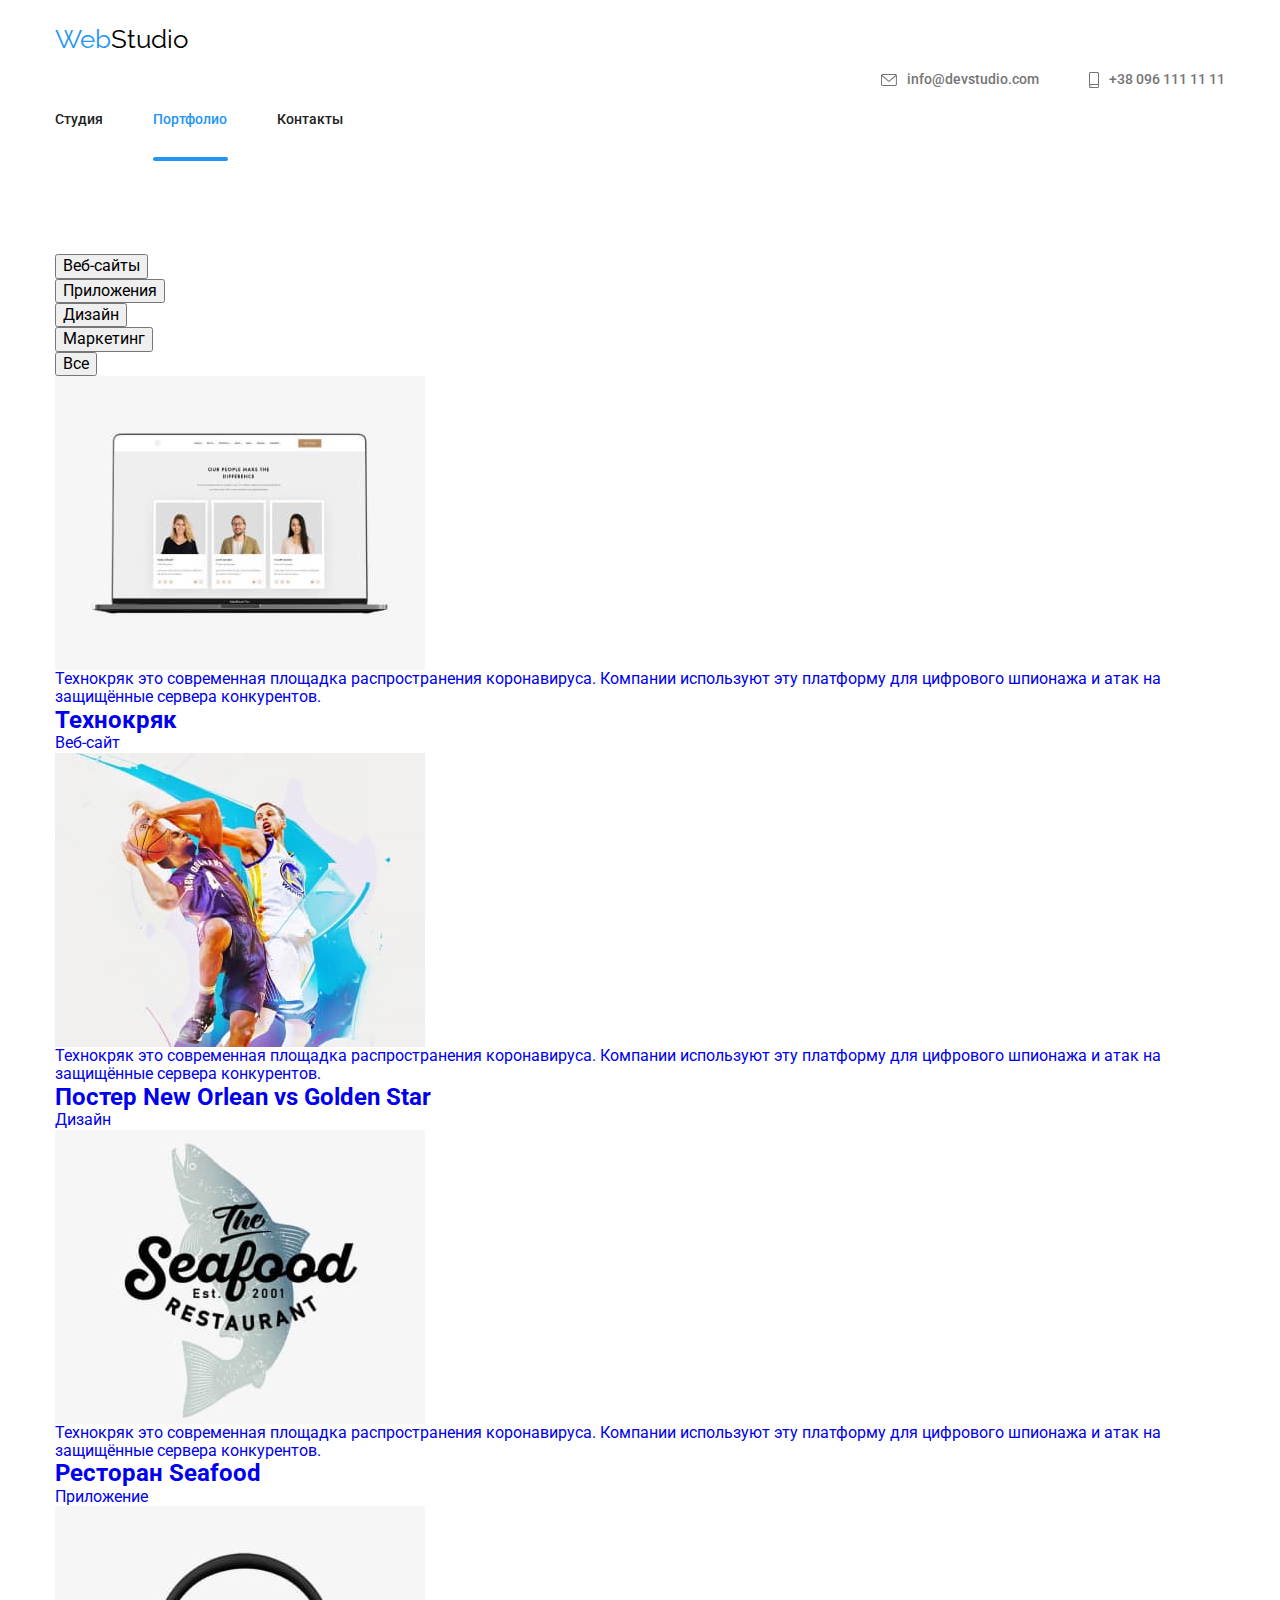
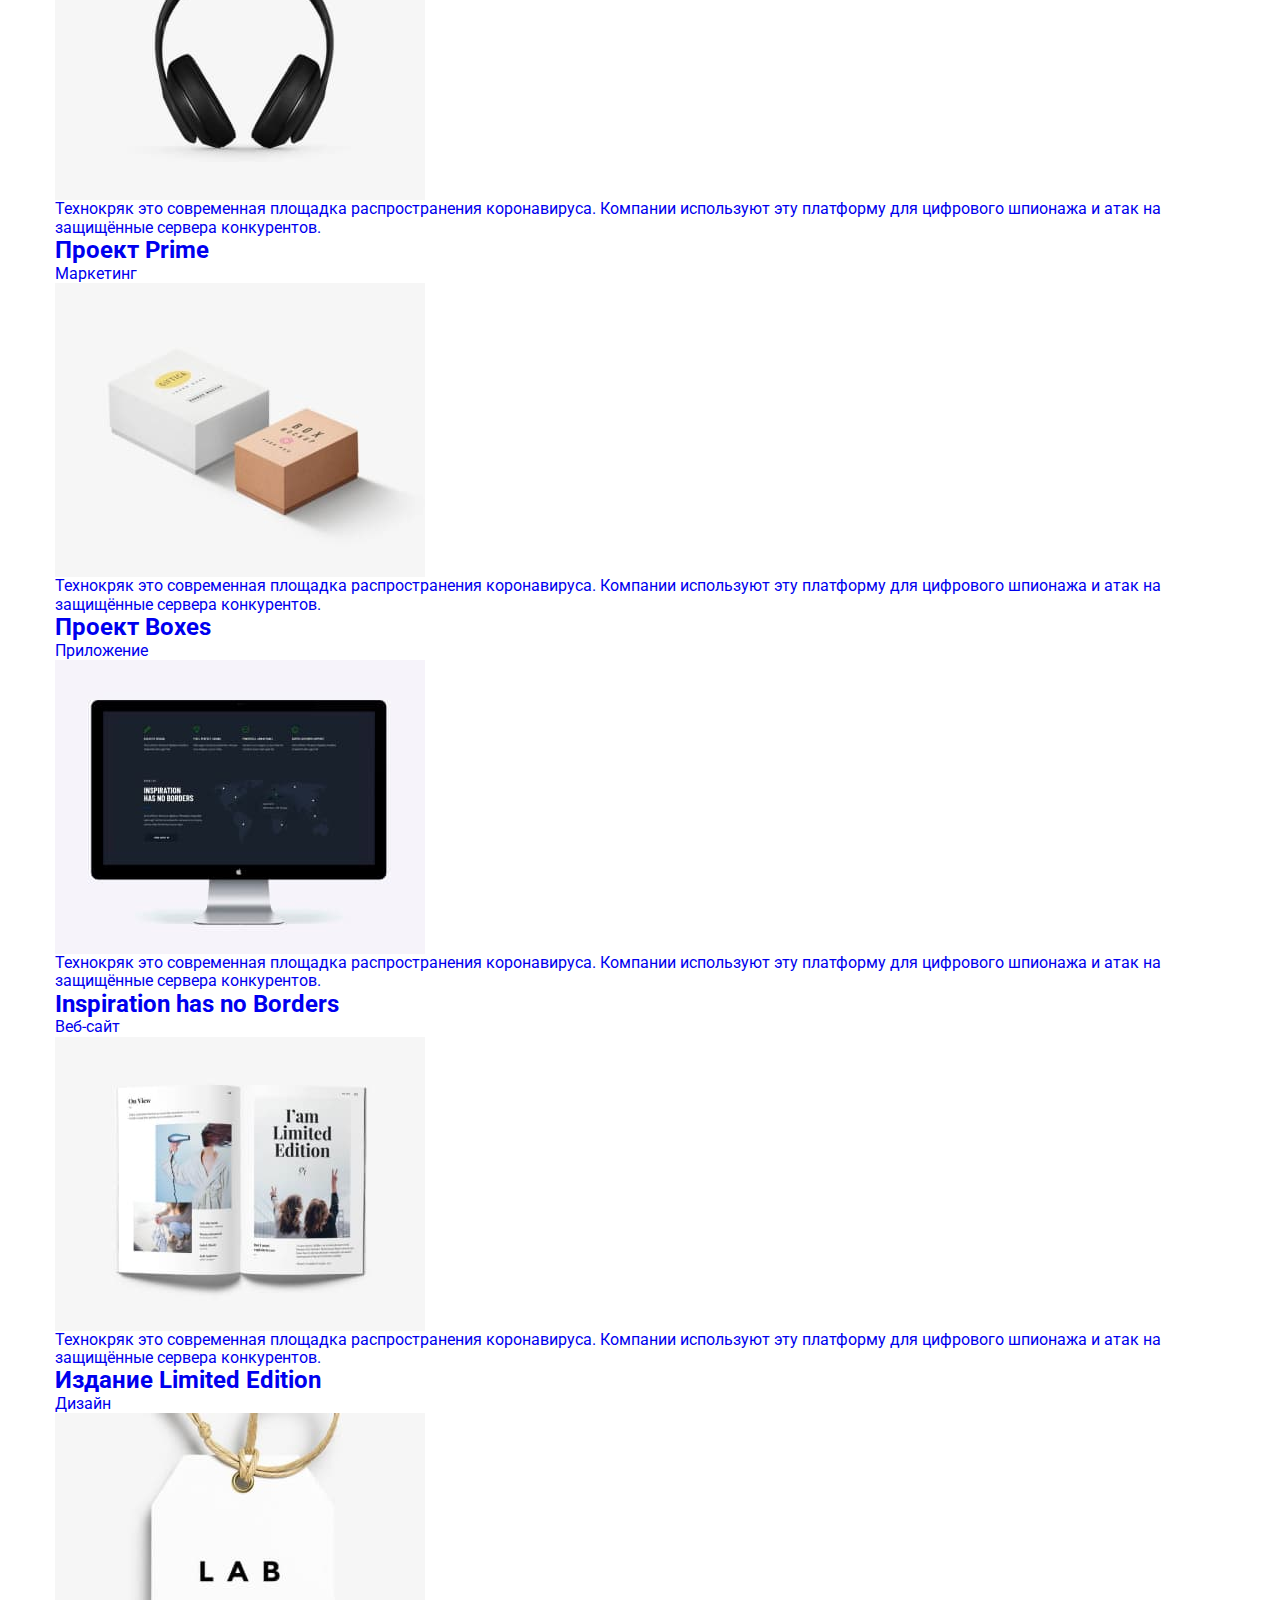
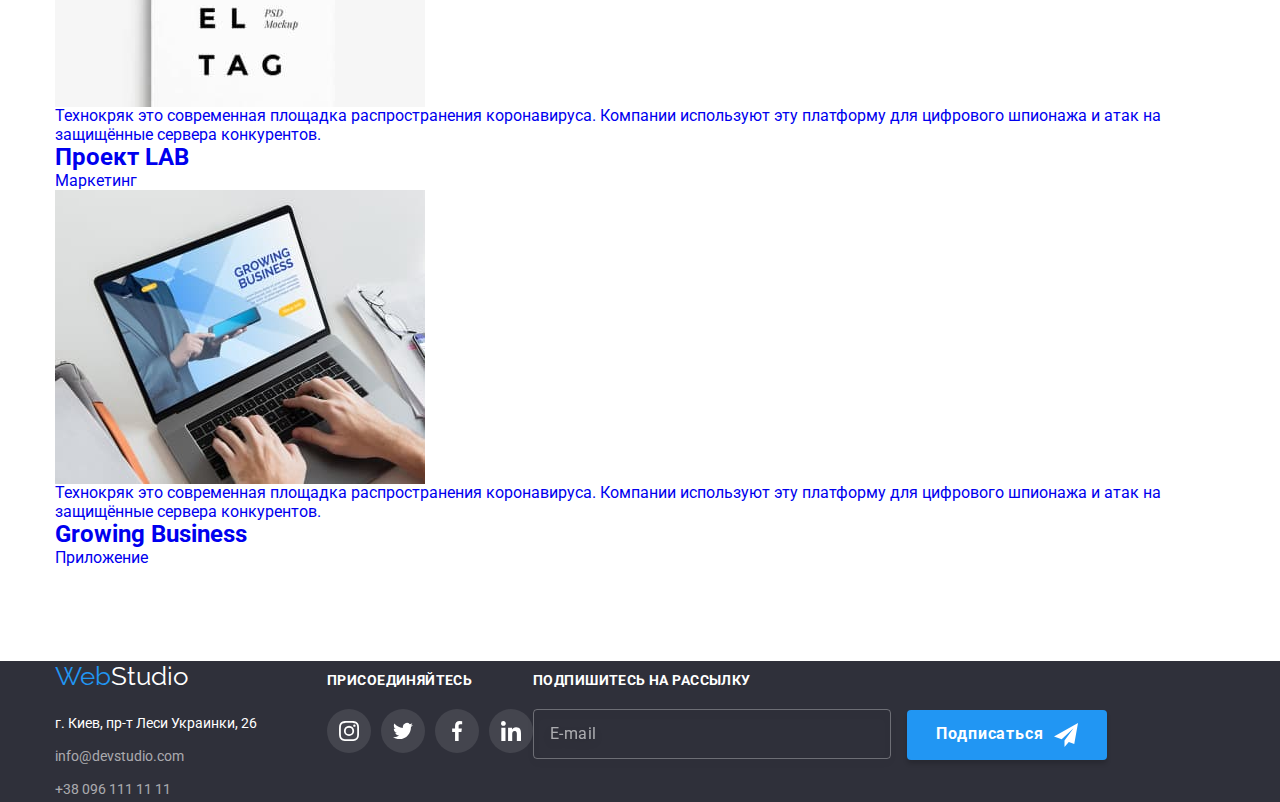
==== commit deed333d: "Завершает заполнение sass для index.html" ====
--- a/portfolio.html
+++ b/portfolio.html
@@ -9,12 +9,7 @@
       rel="stylesheet"
       href="https://fonts.googleapis.com/css2?family=Raleway:wght@700&family=Roboto:wght@400;500;700;900&display=swap"
     />
-    <link
-      rel="stylesheet"
-      href="https://cdnjs.cloudflare.com/ajax/libs/modern-normalize/1.1.0/modern-normalize.min.css"
-    />
-    <!-- <link rel="stylesheet" href="./css/portfolio.min.css" /> -->
-    <link rel="stylesheet" href="./css/styles.css" />
+    <link rel="stylesheet" href="./css/portfolio.min.css" />
   </head>
 
   <body>
@@ -56,7 +51,7 @@
     </header>
 
     <main>
-      <section class="section portfolio">
+      <section class="portfolio section">
         <div class="container">
           <h1 class="visually-hidden">Наши работы</h1>
           <ul class="filter-list">
--- a/css/portfolio.min.css
+++ b/css/portfolio.min.css
@@ -3,5 +3,5 @@
  Consolas,  'Liberation Mono',  Menlo,- monospace;font-size:1em}small{font-size:80%}sub,sup{font-size:75%;line-height:0;position:relative;vertical-align:baseline}sub{bottom:-0.25em}sup{top:-0.5em}table{text-indent:0;border-color:inherit}button,input,optgroup,select,textarea{font-family:inherit;font-size:100%;line-height:1.15;margin:0}button,select{text-transform:none}button,[type='button'],[type='reset'],[type='submit']{-webkit-appearance:button}::-moz-focus-inner{border-style:none;padding:0}:-moz-focusring{outline:1px dotted ButtonText}:-moz-ui-invalid{box-shadow:none}legend{padding:0}progress{vertical-align:baseline}::-webkit-inner-spin-button,::-webkit-outer-spin-button{height:auto}[type='search']{-webkit-appearance:textfield;outline-offset:-2px}::-webkit-search-decoration{-webkit-appearance:none}::-webkit-file-upload-button{-webkit-appearance:button;font:inherit}summary{display:list-item}body{background-color:#fff;color:#212121;font-family:Roboto, sans-serif}ul{padding:0;margin:0;list-style:none}img{display:block}h1,h2,h3,ul,p{margin-top:0;margin-bottom:0}.section{padding-top:94px;padding-bottom:94px}.container{width:1200px;padding-left:15px;padding-right:15px;margin-left:auto;margin-right:auto}
+ monospace;font-size:1em}small{font-size:80%}sub,sup{font-size:75%;line-height:0;position:relative;vertical-align:baseline}sub{bottom:-0.25em}sup{top:-0.5em}table{text-indent:0;border-color:inherit}button,input,optgroup,select,textarea{font-family:inherit;font-size:100%;line-height:1.15;margin:0}button,select{text-transform:none}button,[type='button'],[type='reset'],[type='submit']{-webkit-appearance:button}::-moz-focus-inner{border-style:none;padding:0}:-moz-focusring{outline:1px dotted ButtonText}:-moz-ui-invalid{box-shadow:none}legend{padding:0}progress{vertical-align:baseline}::-webkit-inner-spin-button,::-webkit-outer-spin-button{height:auto}[type='search']{-webkit-appearance:textfield;outline-offset:-2px}::-webkit-search-decoration{-webkit-appearance:none}::-webkit-file-upload-button{-webkit-appearance:button;font:inherit}summary{display:list-item}body{background-color:#fff;color:#212121;font-family:Roboto, sans-serif}ul{padding:0;margin:0;list-style:none}img{display:block}h1,h2,h3,ul,p{margin-top:0;margin-bottom:0}a{text-decoration:none}.section{padding-top:94px;padding-bottom:94px}.container{width:1200px;padding-left:15px;padding-right:15px;margin-left:auto;margin-right:auto}.page-header--border{border-bottom:1px solid #ececec}.page-header__container,.page-header__site-nav,.site-nav__list{display:-webkit-box;display:-ms-flexbox;display:flex;-webkit-box-align:center;-ms-flex-align:center;align-items:center}.site-nav__item:not(:last-child),.page-header__item:not(:last-child){margin-right:50px}.site-nav__logo{color:#000000;font-family:Raleway, sans-serif;font-size:26px;line-height:1.2;text-decoration:none}.site-nav__accent{color:#2196f3}.site-nav__logo{display:block;padding-top:24px;padding-bottom:25px;margin-right:93px}.site-nav__link{display:block;padding-top:32px;padding-bottom:32px;color:#212121;font-weight:500;font-size:14px;line-height:1.14;text-decoration:none;-webkit-transition:color 250ms cubic-bezier(0.4, 0, 0.2, 1);transition:color 250ms cubic-bezier(0.4, 0, 0.2, 1)}.site-nav__link:hover,.site-nav__link:focus{color:#2196f3}.site-nav__link--active{position:relative;color:#2196f3}.site-nav__link--active::after{content:'';position:absolute;left:0;bottom:-1px;display:block;width:48px;height:4px;background-color:#2196f3;border-radius:2px}.site-nav__link--accent::after{width:75px}.page-header__list{display:-webkit-box;display:-ms-flexbox;display:flex;margin-left:auto}.page-header__icon{margin-right:10px;fill:currentColor}.page-header__link{display:-webkit-box;display:-ms-flexbox;display:flex;-webkit-box-align:center;-ms-flex-align:center;align-items:center;padding:0;padding-top:32px;padding-bottom:32px;border:none}.page-header__link{font-weight:500;font-size:14px;line-height:1.14;text-decoration:none;color:#757575;-webkit-transition:color 250ms cubic-bezier(0.4, 0, 0.2, 1);transition:color 250ms cubic-bezier(0.4, 0, 0.2, 1)}.page-header__link:hover,.page-header__link:focus{color:#2196f3}.page-footer--geometry{padding-top:60px;padding-bottom:60px}.page-footer{background-color:#2f303a;color:#fff}.page-footer__logo{font-family:Raleway, sans-serif;font-size:26px;line-height:1.2;text-decoration:none;color:#fff}.page-footer__accent{color:#2196f3}.page-footer__address,.page-footer__link{font-weight:400;font-size:14px;line-height:1.7;font-style:normal;text-decoration:none}.page-footer__container{display:-webkit-box;display:-ms-flexbox;display:flex;-webkit-box-align:baseline;-ms-flex-align:baseline;align-items:baseline}.page-footer__logo{display:inline-block;padding-top:0;padding-bottom:0;margin-right:0;margin-bottom:20px}.page-footer__list,.page-footer__item{margin-top:9px}.page-footer__link{color:rgba(255,255,255,0.6);-webkit-transition:color 250ms cubic-bezier(0.4, 0, 0.2, 1);transition:color 250ms cubic-bezier(0.4, 0, 0.2, 1)}.page-footer__link:hover,.page-footer__link:focus{color:#2196f3}.page-footer__card{margin-right:70px}.attach--geometry{margin-right:93px}.attach__title{font-weight:700;font-size:14px;line-height:1.14;text-transform:uppercase;letter-spacing:0.03em}.attach__title{margin-bottom:20px}.attach__list{display:-webkit-box;display:-ms-flexbox;display:flex}.attach__item{display:inline-block}.attach__item:not(:last-child){margin-right:10px}.attach__link{display:-webkit-box;display:-ms-flexbox;display:flex;padding:0;border:none;width:44px;height:44px;color:#fff;background-color:rgba(255,255,255,0.1);border-radius:50%;-webkit-box-pack:center;-ms-flex-pack:center;justify-content:center;-webkit-box-align:center;-ms-flex-align:center;align-items:center;-webkit-transition:color 250ms cubic-bezier(0.4, 0, 0.2, 1),background-color 250ms cubic-bezier(0.4, 0, 0.2, 1);transition:color 250ms cubic-bezier(0.4, 0, 0.2, 1),background-color 250ms cubic-bezier(0.4, 0, 0.2, 1)}.attach__link:hover,.attach__link:focus{background-color:#2196f3;color:#fff}.attach__icon{fill:currentColor}.footer-form--geometry{display:-webkit-box;display:-ms-flexbox;display:flex;-webkit-box-align:end;-ms-flex-align:end;align-items:flex-end}.footer-form__input{margin:0;margin-right:12px;padding-left:16px;width:358px;height:50px;color:#f5f4fa;background-color:rgba(33,150,243,0);border:1px solid rgba(255,255,255,0.3);-webkit-filter:drop-shadow(0px 4px 4px rgba(0,0,0,0.15));filter:drop-shadow(0px 4px 4px rgba(0,0,0,0.15));border-radius:4px;outline:transparent;-webkit-transition:border-color 250ms cubic-bezier(0.4, 0, 0.2, 1);transition:border-color 250ms cubic-bezier(0.4, 0, 0.2, 1)}.footer-form__input:focus{border-color:#afb1b8}.footer-form__title{font-weight:700;font-size:14px;line-height:1.14;letter-spacing:0.03em;text-transform:uppercase;color:#fff}.footer-form__input::-webkit-input-placeholder{font-weight:400;font-size:16px;line-height:1.3;letter-spacing:0.03em;color:rgba(255,255,255,0.6)}.footer-form__input:-ms-input-placeholder{font-weight:400;font-size:16px;line-height:1.3;letter-spacing:0.03em;color:rgba(255,255,255,0.6)}.footer-form__input::-ms-input-placeholder{font-weight:400;font-size:16px;line-height:1.3;letter-spacing:0.03em;color:rgba(255,255,255,0.6)}.footer-form__input::placeholder{font-weight:400;font-size:16px;line-height:1.3;letter-spacing:0.03em;color:rgba(255,255,255,0.6)}.footer-form__button{background-color:#2196f3;-webkit-box-shadow:0px 4px 4px rgba(0,0,0,0.15);box-shadow:0px 4px 4px rgba(0,0,0,0.15);cursor:pointer}.footer-form__submit{font-weight:700;font-size:16px;line-height:1.9;text-align:center;letter-spacing:0.06em;color:#fff}.footer-form__title{display:-webkit-box;display:-ms-flexbox;display:flex;margin-bottom:20px}.footer-form__button{display:-webkit-inline-box;display:-ms-inline-flexbox;display:inline-flex;-webkit-box-align:center;-ms-flex-align:center;align-items:center;-webkit-box-pack:center;-ms-flex-pack:center;justify-content:center;width:200px;height:50px;border:2px solid transparent;border-radius:4px}.footer-form__submit{margin-right:10px}
 /*# sourceMappingURL=portfolio.min.css.map */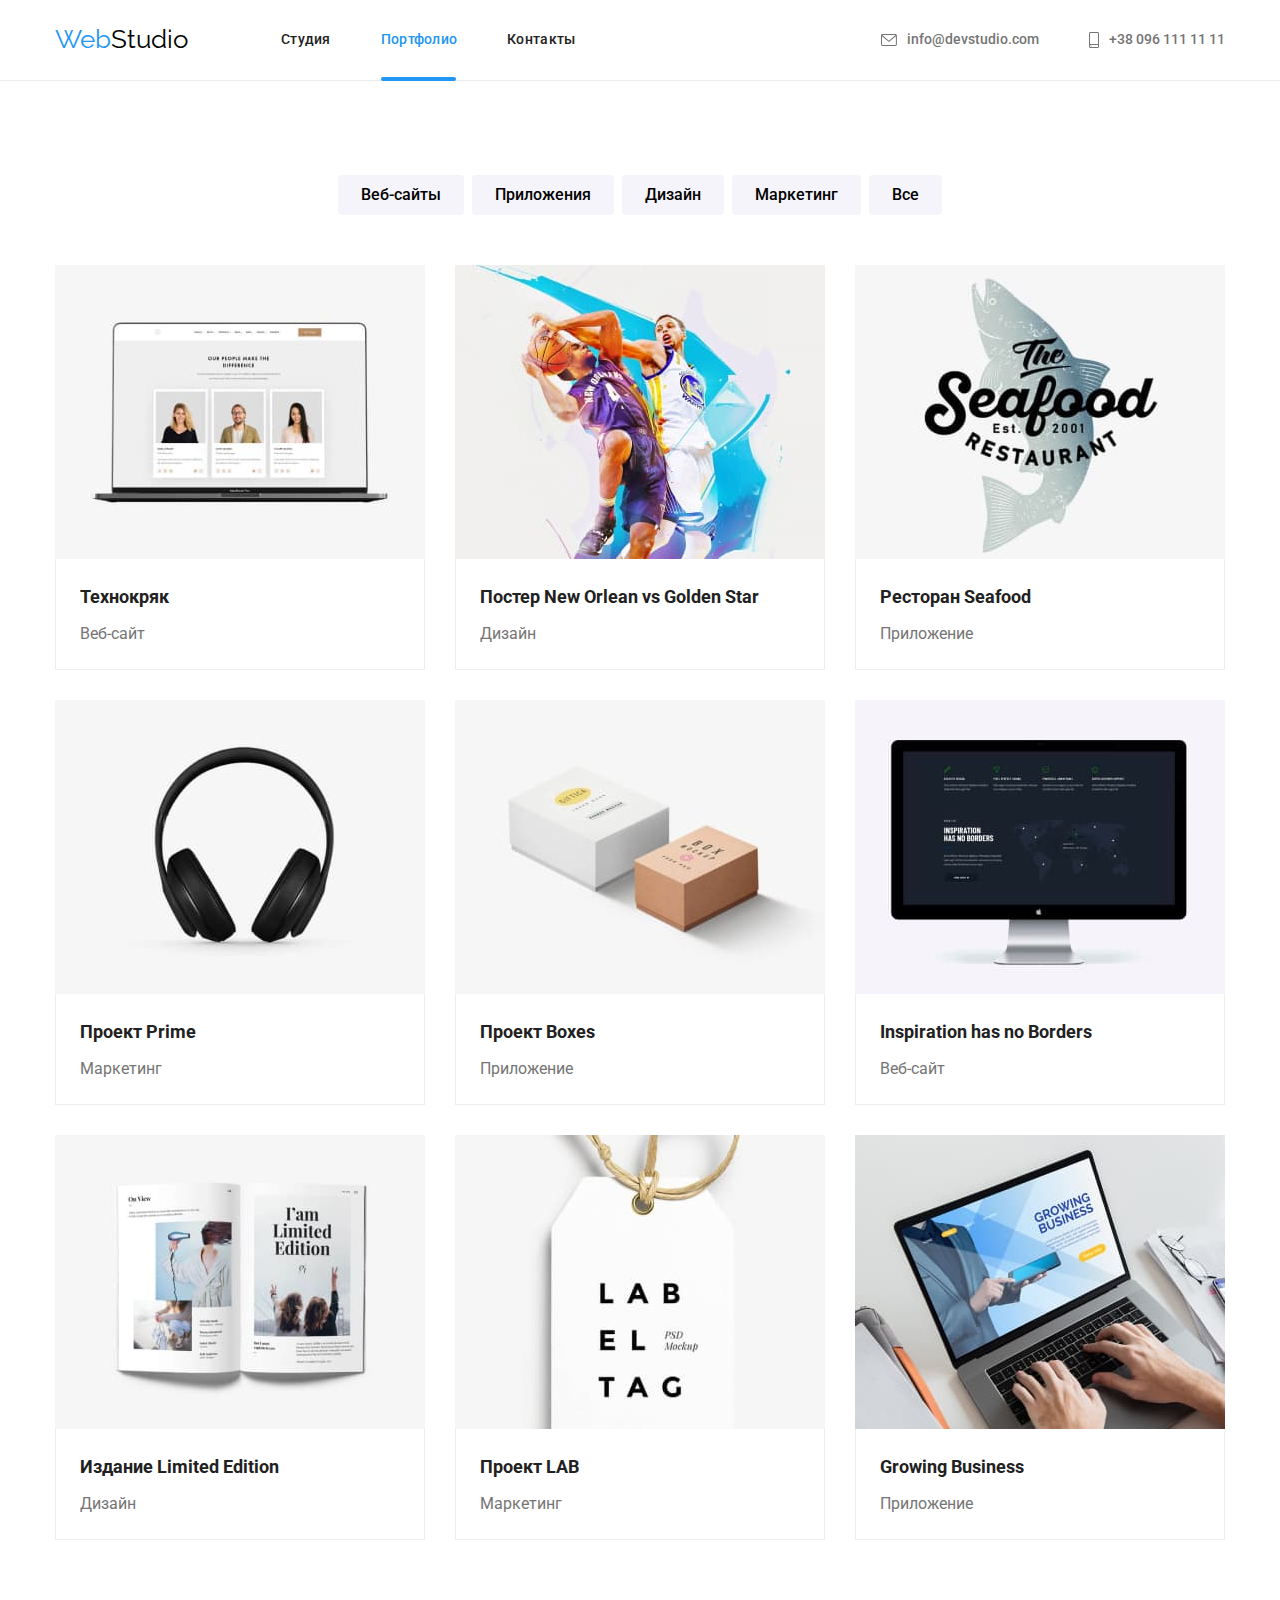
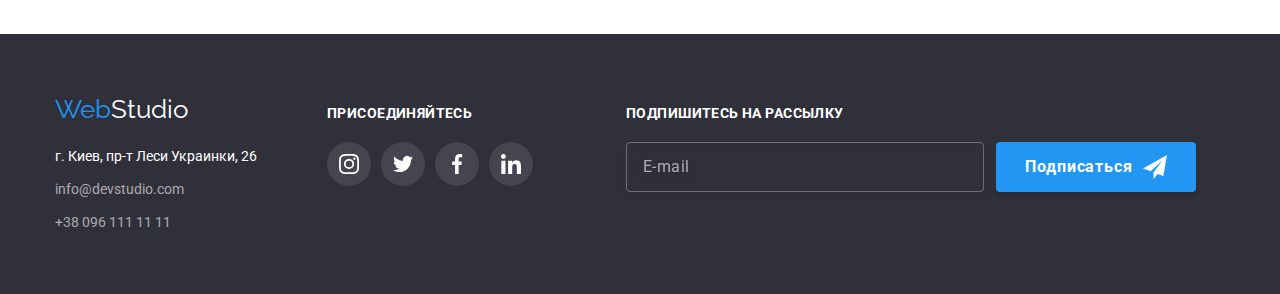
==== commit f3a0d3d4: "Завершает заполнение sass для portfolio.html" ====
--- a/portfolio.html
+++ b/portfolio.html
@@ -13,9 +13,9 @@
   </head>
 
   <body>
-    <header class="page-header">
+    <header class="page-header page-header--border">
       <div class="container page-header__container">
-        <nav class="site-nav">
+        <nav class="site-nav page-header__site-nav">
           <a href="#" class="site-nav__logo"><span class="site-nav__accent">Web</span>Studio</a>
           <ul class="site-nav__list">
             <li class="site-nav__item">
@@ -272,7 +272,7 @@
       </section>
     </main>
 
-    <footer class="page-footer">
+    <footer class="page-footer page-footer--geometry">
       <div class="page-footer__container container">
         <div class="page-footer__card">
           <a href="#" class="page-footer__logo"
@@ -291,7 +291,7 @@
           </address>
         </div>
         <!-- Присоединяйтесь! -->
-        <div class="attach">
+        <div class="attach attach--geometry">
           <h2 class="attach__title">присоединяйтесь</h2>
           <ul class="attach__list">
             <li class="attach__item">
@@ -325,7 +325,7 @@
           </ul>
         </div>
         <!-- Форма для рассылки -->
-        <form class="footer-form">
+        <form class="footer-form footer-form--geometry">
           <label>
             <span class="footer-form__title">Подпишитесь на рассылку</span>
             <input class="footer-form__input" type="email" name="mail" placeholder="E-mail" />
--- a/css/portfolio.min.css
+++ b/css/portfolio.min.css
@@ -3,5 +3,5 @@
  Consolas,  'Liberation Mono',  Menlo,- monospace;font-size:1em}small{font-size:80%}sub,sup{font-size:75%;line-height:0;position:relative;vertical-align:baseline}sub{bottom:-0.25em}sup{top:-0.5em}table{text-indent:0;border-color:inherit}button,input,optgroup,select,textarea{font-family:inherit;font-size:100%;line-height:1.15;margin:0}button,select{text-transform:none}button,[type='button'],[type='reset'],[type='submit']{-webkit-appearance:button}::-moz-focus-inner{border-style:none;padding:0}:-moz-focusring{outline:1px dotted ButtonText}:-moz-ui-invalid{box-shadow:none}legend{padding:0}progress{vertical-align:baseline}::-webkit-inner-spin-button,::-webkit-outer-spin-button{height:auto}[type='search']{-webkit-appearance:textfield;outline-offset:-2px}::-webkit-search-decoration{-webkit-appearance:none}::-webkit-file-upload-button{-webkit-appearance:button;font:inherit}summary{display:list-item}body{background-color:#fff;color:#212121;font-family:Roboto, sans-serif}ul{padding:0;margin:0;list-style:none}img{display:block}h1,h2,h3,ul,p{margin-top:0;margin-bottom:0}a{text-decoration:none}.section{padding-top:94px;padding-bottom:94px}.container{width:1200px;padding-left:15px;padding-right:15px;margin-left:auto;margin-right:auto}.page-header--border{border-bottom:1px solid #ececec}.page-header__container,.page-header__site-nav,.site-nav__list{display:-webkit-box;display:-ms-flexbox;display:flex;-webkit-box-align:center;-ms-flex-align:center;align-items:center}.site-nav__item:not(:last-child),.page-header__item:not(:last-child){margin-right:50px}.site-nav__logo{color:#000000;font-family:Raleway, sans-serif;font-size:26px;line-height:1.2;text-decoration:none}.site-nav__accent{color:#2196f3}.site-nav__logo{display:block;padding-top:24px;padding-bottom:25px;margin-right:93px}.site-nav__link{display:block;padding-top:32px;padding-bottom:32px;color:#212121;font-weight:500;font-size:14px;line-height:1.14;text-decoration:none;-webkit-transition:color 250ms cubic-bezier(0.4, 0, 0.2, 1);transition:color 250ms cubic-bezier(0.4, 0, 0.2, 1)}.site-nav__link:hover,.site-nav__link:focus{color:#2196f3}.site-nav__link--active{position:relative;color:#2196f3}.site-nav__link--active::after{content:'';position:absolute;left:0;bottom:-1px;display:block;width:48px;height:4px;background-color:#2196f3;border-radius:2px}.site-nav__link--accent::after{width:75px}.page-header__list{display:-webkit-box;display:-ms-flexbox;display:flex;margin-left:auto}.page-header__icon{margin-right:10px;fill:currentColor}.page-header__link{display:-webkit-box;display:-ms-flexbox;display:flex;-webkit-box-align:center;-ms-flex-align:center;align-items:center;padding:0;padding-top:32px;padding-bottom:32px;border:none}.page-header__link{font-weight:500;font-size:14px;line-height:1.14;text-decoration:none;color:#757575;-webkit-transition:color 250ms cubic-bezier(0.4, 0, 0.2, 1);transition:color 250ms cubic-bezier(0.4, 0, 0.2, 1)}.page-header__link:hover,.page-header__link:focus{color:#2196f3}.page-footer--geometry{padding-top:60px;padding-bottom:60px}.page-footer{background-color:#2f303a;color:#fff}.page-footer__logo{font-family:Raleway, sans-serif;font-size:26px;line-height:1.2;text-decoration:none;color:#fff}.page-footer__accent{color:#2196f3}.page-footer__address,.page-footer__link{font-weight:400;font-size:14px;line-height:1.7;font-style:normal;text-decoration:none}.page-footer__container{display:-webkit-box;display:-ms-flexbox;display:flex;-webkit-box-align:baseline;-ms-flex-align:baseline;align-items:baseline}.page-footer__logo{display:inline-block;padding-top:0;padding-bottom:0;margin-right:0;margin-bottom:20px}.page-footer__list,.page-footer__item{margin-top:9px}.page-footer__link{color:rgba(255,255,255,0.6);-webkit-transition:color 250ms cubic-bezier(0.4, 0, 0.2, 1);transition:color 250ms cubic-bezier(0.4, 0, 0.2, 1)}.page-footer__link:hover,.page-footer__link:focus{color:#2196f3}.page-footer__card{margin-right:70px}.attach--geometry{margin-right:93px}.attach__title{font-weight:700;font-size:14px;line-height:1.14;text-transform:uppercase;letter-spacing:0.03em}.attach__title{margin-bottom:20px}.attach__list{display:-webkit-box;display:-ms-flexbox;display:flex}.attach__item{display:inline-block}.attach__item:not(:last-child){margin-right:10px}.attach__link{display:-webkit-box;display:-ms-flexbox;display:flex;padding:0;border:none;width:44px;height:44px;color:#fff;background-color:rgba(255,255,255,0.1);border-radius:50%;-webkit-box-pack:center;-ms-flex-pack:center;justify-content:center;-webkit-box-align:center;-ms-flex-align:center;align-items:center;-webkit-transition:color 250ms cubic-bezier(0.4, 0, 0.2, 1),background-color 250ms cubic-bezier(0.4, 0, 0.2, 1);transition:color 250ms cubic-bezier(0.4, 0, 0.2, 1),background-color 250ms cubic-bezier(0.4, 0, 0.2, 1)}.attach__link:hover,.attach__link:focus{background-color:#2196f3;color:#fff}.attach__icon{fill:currentColor}.footer-form--geometry{display:-webkit-box;display:-ms-flexbox;display:flex;-webkit-box-align:end;-ms-flex-align:end;align-items:flex-end}.footer-form__input{margin:0;margin-right:12px;padding-left:16px;width:358px;height:50px;color:#f5f4fa;background-color:rgba(33,150,243,0);border:1px solid rgba(255,255,255,0.3);-webkit-filter:drop-shadow(0px 4px 4px rgba(0,0,0,0.15));filter:drop-shadow(0px 4px 4px rgba(0,0,0,0.15));border-radius:4px;outline:transparent;-webkit-transition:border-color 250ms cubic-bezier(0.4, 0, 0.2, 1);transition:border-color 250ms cubic-bezier(0.4, 0, 0.2, 1)}.footer-form__input:focus{border-color:#afb1b8}.footer-form__title{font-weight:700;font-size:14px;line-height:1.14;letter-spacing:0.03em;text-transform:uppercase;color:#fff}.footer-form__input::-webkit-input-placeholder{font-weight:400;font-size:16px;line-height:1.3;letter-spacing:0.03em;color:rgba(255,255,255,0.6)}.footer-form__input:-ms-input-placeholder{font-weight:400;font-size:16px;line-height:1.3;letter-spacing:0.03em;color:rgba(255,255,255,0.6)}.footer-form__input::-ms-input-placeholder{font-weight:400;font-size:16px;line-height:1.3;letter-spacing:0.03em;color:rgba(255,255,255,0.6)}.footer-form__input::placeholder{font-weight:400;font-size:16px;line-height:1.3;letter-spacing:0.03em;color:rgba(255,255,255,0.6)}.footer-form__button{background-color:#2196f3;-webkit-box-shadow:0px 4px 4px rgba(0,0,0,0.15);box-shadow:0px 4px 4px rgba(0,0,0,0.15);cursor:pointer}.footer-form__submit{font-weight:700;font-size:16px;line-height:1.9;text-align:center;letter-spacing:0.06em;color:#fff}.footer-form__title{display:-webkit-box;display:-ms-flexbox;display:flex;margin-bottom:20px}.footer-form__button{display:-webkit-inline-box;display:-ms-inline-flexbox;display:inline-flex;-webkit-box-align:center;-ms-flex-align:center;align-items:center;-webkit-box-pack:center;-ms-flex-pack:center;justify-content:center;width:200px;height:50px;border:2px solid transparent;border-radius:4px}.footer-form__submit{margin-right:10px}
+ monospace;font-size:1em}small{font-size:80%}sub,sup{font-size:75%;line-height:0;position:relative;vertical-align:baseline}sub{bottom:-0.25em}sup{top:-0.5em}table{text-indent:0;border-color:inherit}button,input,optgroup,select,textarea{font-family:inherit;font-size:100%;line-height:1.15;margin:0}button,select{text-transform:none}button,[type='button'],[type='reset'],[type='submit']{-webkit-appearance:button}::-moz-focus-inner{border-style:none;padding:0}:-moz-focusring{outline:1px dotted ButtonText}:-moz-ui-invalid{box-shadow:none}legend{padding:0}progress{vertical-align:baseline}::-webkit-inner-spin-button,::-webkit-outer-spin-button{height:auto}[type='search']{-webkit-appearance:textfield;outline-offset:-2px}::-webkit-search-decoration{-webkit-appearance:none}::-webkit-file-upload-button{-webkit-appearance:button;font:inherit}summary{display:list-item}body{background-color:#fff;color:#212121;font-family:Roboto, sans-serif}ul{padding:0;margin:0;list-style:none}img{display:block}h1,h2,h3,ul,p{margin-top:0;margin-bottom:0}a{text-decoration:none}.section{padding-top:94px;padding-bottom:94px}.container{width:1200px;padding-left:15px;padding-right:15px;margin-left:auto;margin-right:auto}.page-header--border{border-bottom:1px solid #ececec}.page-header__container,.page-header__site-nav,.site-nav__list{display:-webkit-box;display:-ms-flexbox;display:flex;-webkit-box-align:center;-ms-flex-align:center;align-items:center}.site-nav__item:not(:last-child),.page-header__item:not(:last-child){margin-right:50px}.site-nav__logo{color:#000000;font-family:Raleway, sans-serif;font-size:26px;line-height:1.2;text-decoration:none}.site-nav__accent{color:#2196f3}.site-nav__logo{display:block;padding-top:24px;padding-bottom:25px;margin-right:93px}.site-nav__link{display:block;padding-top:32px;padding-bottom:32px;font-weight:500;font-size:14px;line-height:1.14;letter-spacing:0.02em;text-decoration:none;color:#212121;-webkit-transition:color 250ms cubic-bezier(0.4, 0, 0.2, 1);transition:color 250ms cubic-bezier(0.4, 0, 0.2, 1)}.site-nav__link:hover,.site-nav__link:focus{color:#2196f3}.site-nav__link--active{position:relative;color:#2196f3}.site-nav__link--active::after{content:'';position:absolute;left:0;bottom:-1px;display:block;width:48px;height:4px;background-color:#2196f3;border-radius:2px}.site-nav__link--accent::after{width:75px}.page-header__list{display:-webkit-box;display:-ms-flexbox;display:flex;margin-left:auto}.page-header__icon{margin-right:10px;fill:currentColor}.page-header__link{display:-webkit-box;display:-ms-flexbox;display:flex;-webkit-box-align:center;-ms-flex-align:center;align-items:center;padding:0;padding-top:32px;padding-bottom:32px;border:none}.page-header__link{font-weight:500;font-size:14px;line-height:1.14;text-decoration:none;color:#757575;-webkit-transition:color 250ms cubic-bezier(0.4, 0, 0.2, 1);transition:color 250ms cubic-bezier(0.4, 0, 0.2, 1)}.page-header__link:hover,.page-header__link:focus{color:#2196f3}.filter-list{display:-webkit-box;display:-ms-flexbox;display:flex;margin-bottom:50px;-webkit-box-pack:center;-ms-flex-pack:center;justify-content:center}.filter-list__item:not(:last-child){margin-right:8px}.filter-list__button{padding:6px 22px;border:1px solid transparent;border-radius:4px;font-weight:500;font-size:16px;line-height:1.6;text-align:center;font-family:inherit;cursor:pointer;background-color:#f5f4fa;-webkit-transition:background-color 250ms cubic-bezier(0.4, 0, 0.2, 1),color 250ms cubic-bezier(0.4, 0, 0.2, 1),-webkit-box-shadow 250ms cubic-bezier(0.4, 0, 0.2, 1);transition:background-color 250ms cubic-bezier(0.4, 0, 0.2, 1),color 250ms cubic-bezier(0.4, 0, 0.2, 1),-webkit-box-shadow 250ms cubic-bezier(0.4, 0, 0.2, 1);transition:background-color 250ms cubic-bezier(0.4, 0, 0.2, 1),color 250ms cubic-bezier(0.4, 0, 0.2, 1),box-shadow 250ms cubic-bezier(0.4, 0, 0.2, 1);transition:background-color 250ms cubic-bezier(0.4, 0, 0.2, 1),color 250ms cubic-bezier(0.4, 0, 0.2, 1),box-shadow 250ms cubic-bezier(0.4, 0, 0.2, 1),-webkit-box-shadow 250ms cubic-bezier(0.4, 0, 0.2, 1)}.filter-list__button:hover,.filter-list__button:focus{color:#fff;background-color:#2196f3;-webkit-box-shadow:0px 3px 1px rgba(0,0,0,0.1),0px 1px 2px rgba(0,0,0,0.08),0px 2px 2px rgba(0,0,0,0.12);box-shadow:0px 3px 1px rgba(0,0,0,0.1),0px 1px 2px rgba(0,0,0,0.08),0px 2px 2px rgba(0,0,0,0.12)}.portfolio__list{display:-ms-grid;display:grid;-ms-grid-columns:(1fr)[3];grid-template-columns:repeat(3, 1fr);gap:30px}.portfolio__link{display:block;-webkit-transition:-webkit-box-shadow 250ms cubic-bezier(0.4, 0, 0.2, 1);transition:-webkit-box-shadow 250ms cubic-bezier(0.4, 0, 0.2, 1);transition:box-shadow 250ms cubic-bezier(0.4, 0, 0.2, 1);transition:box-shadow 250ms cubic-bezier(0.4, 0, 0.2, 1), -webkit-box-shadow 250ms cubic-bezier(0.4, 0, 0.2, 1)}.portfolio__link:hover,.portfolio__link:focus{-webkit-box-shadow:0px 1px 1px rgba(0,0,0,0.12),0px 4px 4px rgba(0,0,0,0.06),1px 4px 6px rgba(0,0,0,0.16);box-shadow:0px 1px 1px rgba(0,0,0,0.12),0px 4px 4px rgba(0,0,0,0.06),1px 4px 6px rgba(0,0,0,0.16)}.portfolio__link:hover .portfolio__overlay,.portfolio__link:focus .portfolio__overlay{-webkit-transform:translateY(0);transform:translateY(0);background-color:rgba(33,150,243,0.9)}.portfolio__link:hover .portfolio__text,.portfolio__link:focus .portfolio__text{color:#fff}.portfolio__image{position:relative;overflow:hidden}.portfolio__overlay{position:absolute;top:0;left:0;width:100%;height:100%;-webkit-transform:translateY(100%);transform:translateY(100%);-webkit-transition:background-color 250ms cubic-bezier(0.4, 0, 0.2, 1),-webkit-transform 250ms cubic-bezier(0.4, 0, 0.2, 1);transition:background-color 250ms cubic-bezier(0.4, 0, 0.2, 1),-webkit-transform 250ms cubic-bezier(0.4, 0, 0.2, 1);transition:background-color 250ms cubic-bezier(0.4, 0, 0.2, 1),transform 250ms cubic-bezier(0.4, 0, 0.2, 1);transition:background-color 250ms cubic-bezier(0.4, 0, 0.2, 1),transform 250ms cubic-bezier(0.4, 0, 0.2, 1),-webkit-transform 250ms cubic-bezier(0.4, 0, 0.2, 1)}.portfolio__text{position:absolute;top:63px;left:24px;right:24px;font-style:normal;font-weight:400;font-size:18px;line-height:1.6;letter-spacing:0.03em;color:#fff;-webkit-transition:color 250ms cubic-bezier(0.4, 0, 0.2, 1);transition:color 250ms cubic-bezier(0.4, 0, 0.2, 1)}.portfolio__caption{padding:20px 24px;border:1px solid #eeeeee;border-top:0}.portfolio__name{margin-bottom:4px;color:#212121;font-weight:700;font-size:18px;line-height:2}.portfolio__filter-text{color:#757575;font-size:16px;line-height:30px}.page-footer--geometry{padding-top:60px;padding-bottom:60px}.page-footer{background-color:#2f303a;color:#fff}.page-footer__logo{font-family:Raleway, sans-serif;font-size:26px;line-height:1.2;text-decoration:none;color:#fff}.page-footer__accent{color:#2196f3}.page-footer__address,.page-footer__link{font-weight:400;font-size:14px;line-height:1.7;font-style:normal;text-decoration:none}.page-footer__container{display:-webkit-box;display:-ms-flexbox;display:flex;-webkit-box-align:baseline;-ms-flex-align:baseline;align-items:baseline}.page-footer__logo{display:inline-block;padding-top:0;padding-bottom:0;margin-right:0;margin-bottom:20px}.page-footer__list,.page-footer__item{margin-top:9px}.page-footer__link{color:rgba(255,255,255,0.6);-webkit-transition:color 250ms cubic-bezier(0.4, 0, 0.2, 1);transition:color 250ms cubic-bezier(0.4, 0, 0.2, 1)}.page-footer__link:hover,.page-footer__link:focus{color:#2196f3}.page-footer__card{margin-right:70px}.attach--geometry{margin-right:93px}.attach__title{font-weight:700;font-size:14px;line-height:1.14;text-transform:uppercase;letter-spacing:0.03em}.attach__title{margin-bottom:20px}.attach__list{display:-webkit-box;display:-ms-flexbox;display:flex}.attach__item{display:inline-block}.attach__item:not(:last-child){margin-right:10px}.attach__link{display:-webkit-box;display:-ms-flexbox;display:flex;padding:0;border:none;width:44px;height:44px;color:#fff;background-color:rgba(255,255,255,0.1);border-radius:50%;-webkit-box-pack:center;-ms-flex-pack:center;justify-content:center;-webkit-box-align:center;-ms-flex-align:center;align-items:center;-webkit-transition:color 250ms cubic-bezier(0.4, 0, 0.2, 1),background-color 250ms cubic-bezier(0.4, 0, 0.2, 1);transition:color 250ms cubic-bezier(0.4, 0, 0.2, 1),background-color 250ms cubic-bezier(0.4, 0, 0.2, 1)}.attach__link:hover,.attach__link:focus{background-color:#2196f3;color:#fff}.attach__icon{fill:currentColor}.footer-form--geometry{display:-webkit-box;display:-ms-flexbox;display:flex;-webkit-box-align:end;-ms-flex-align:end;align-items:flex-end}.footer-form__input{margin:0;margin-right:12px;padding-left:16px;width:358px;height:50px;color:#f5f4fa;background-color:rgba(33,150,243,0);border:1px solid rgba(255,255,255,0.3);-webkit-filter:drop-shadow(0px 4px 4px rgba(0,0,0,0.15));filter:drop-shadow(0px 4px 4px rgba(0,0,0,0.15));border-radius:4px;outline:transparent;-webkit-transition:border-color 250ms cubic-bezier(0.4, 0, 0.2, 1);transition:border-color 250ms cubic-bezier(0.4, 0, 0.2, 1)}.footer-form__input:focus{border-color:#afb1b8}.footer-form__title{font-weight:700;font-size:14px;line-height:1.14;letter-spacing:0.03em;text-transform:uppercase;color:#fff}.footer-form__input::-webkit-input-placeholder{font-weight:400;font-size:16px;line-height:1.3;letter-spacing:0.03em;color:rgba(255,255,255,0.6)}.footer-form__input:-ms-input-placeholder{font-weight:400;font-size:16px;line-height:1.3;letter-spacing:0.03em;color:rgba(255,255,255,0.6)}.footer-form__input::-ms-input-placeholder{font-weight:400;font-size:16px;line-height:1.3;letter-spacing:0.03em;color:rgba(255,255,255,0.6)}.footer-form__input::placeholder{font-weight:400;font-size:16px;line-height:1.3;letter-spacing:0.03em;color:rgba(255,255,255,0.6)}.footer-form__button{background-color:#2196f3;-webkit-box-shadow:0px 4px 4px rgba(0,0,0,0.15);box-shadow:0px 4px 4px rgba(0,0,0,0.15);cursor:pointer}.footer-form__submit{font-weight:700;font-size:16px;line-height:1.9;text-align:center;letter-spacing:0.06em;color:#fff}.footer-form__title{display:-webkit-box;display:-ms-flexbox;display:flex;margin-bottom:20px}.footer-form__button{display:-webkit-inline-box;display:-ms-inline-flexbox;display:inline-flex;-webkit-box-align:center;-ms-flex-align:center;align-items:center;-webkit-box-pack:center;-ms-flex-pack:center;justify-content:center;width:200px;height:50px;border:2px solid transparent;border-radius:4px}.footer-form__submit{margin-right:10px}
 /*# sourceMappingURL=portfolio.min.css.map */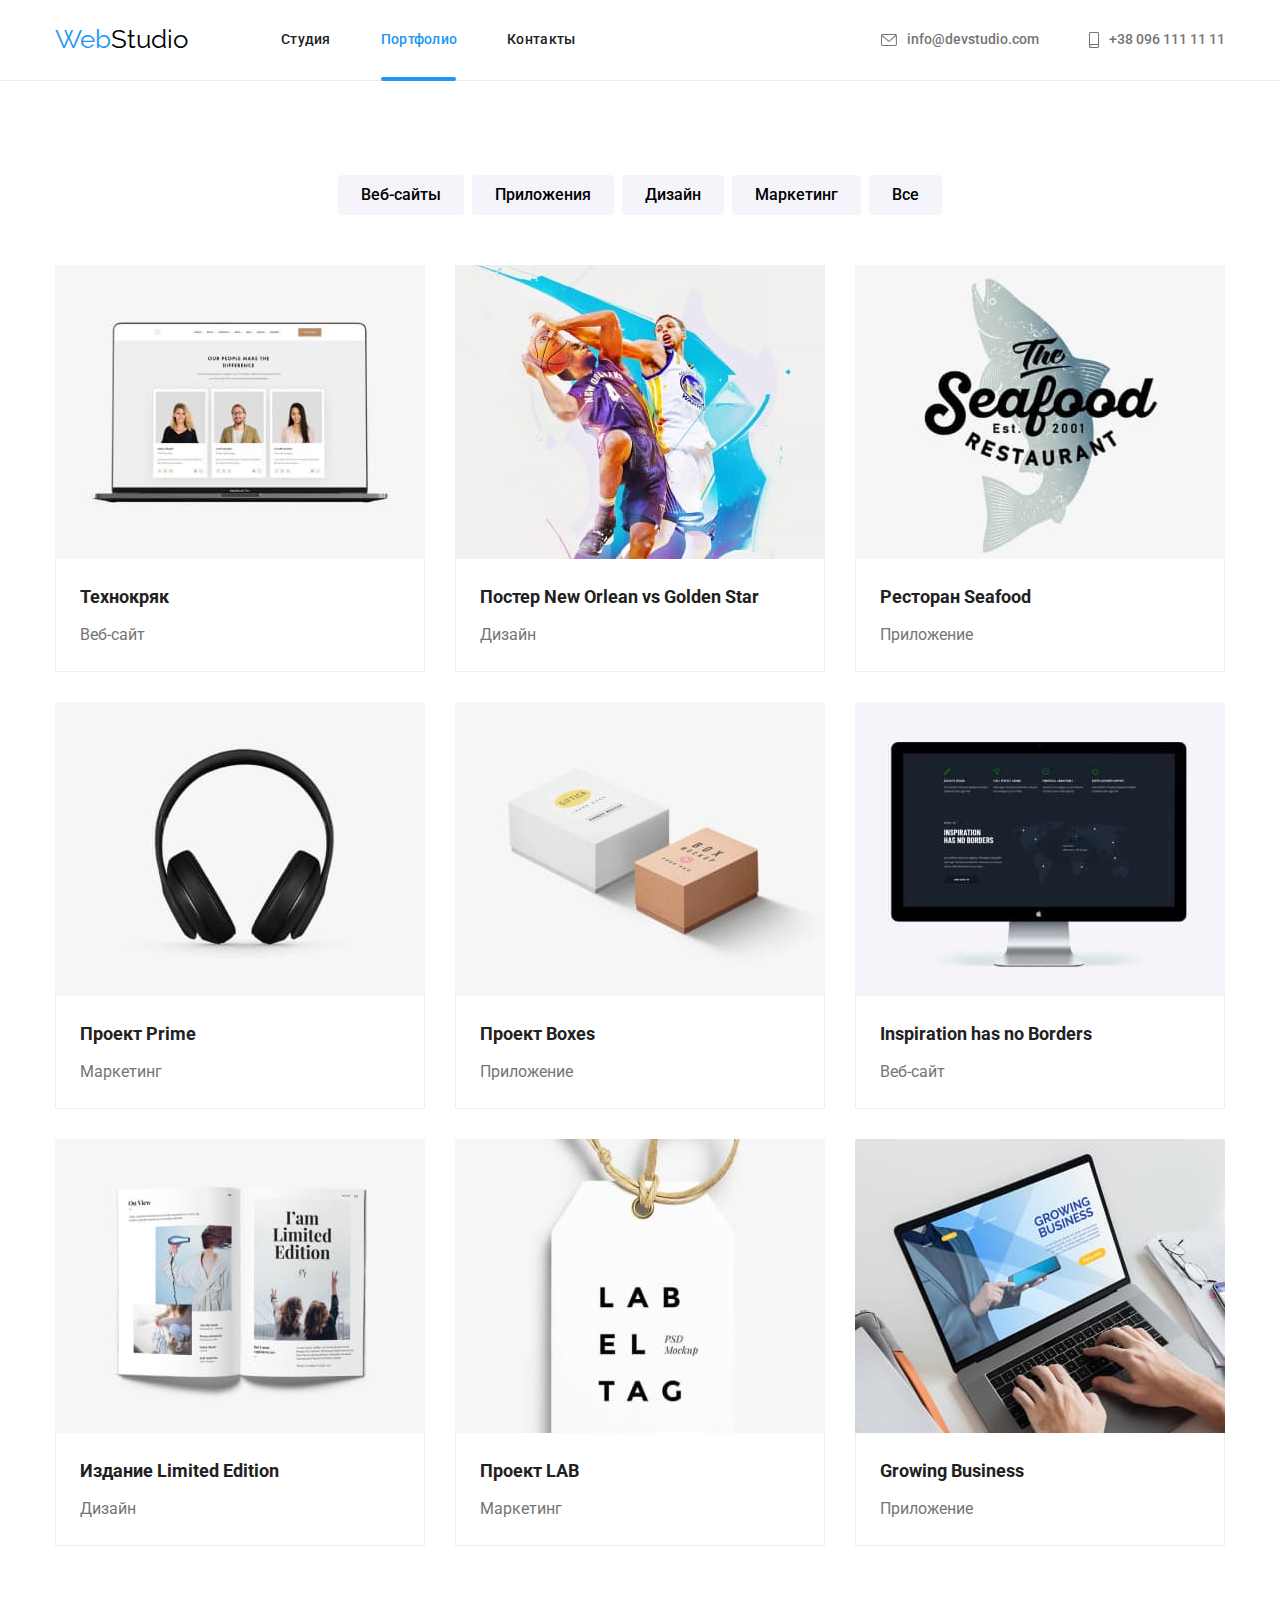
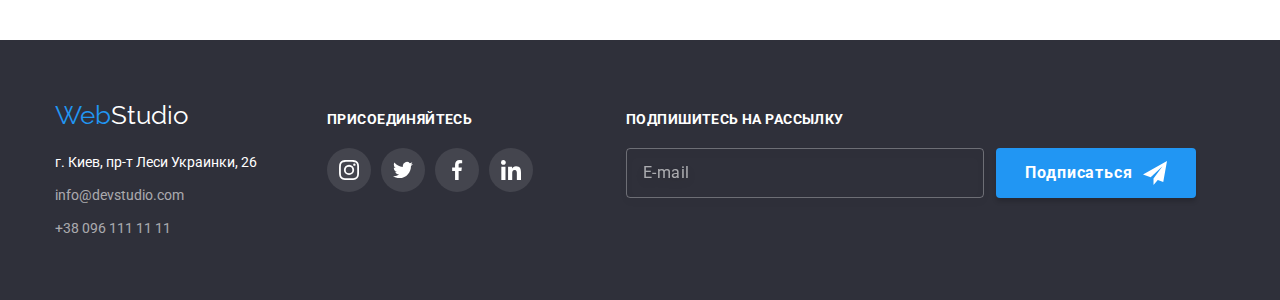
==== commit 1163ac38: "Сохраняет перед тем, как начать верстать мобильную версию сайта" ====
--- a/portfolio.html
+++ b/portfolio.html
@@ -2,8 +2,8 @@
 <html lang="ru">
   <head>
     <meta charset="UTF-8" />
+    <meta name="viewport" content="width=device-width, initial-scale=1.0" />
     <meta http-equiv="X-UA-Compatible" content="IE=edge" />
-    <meta name="viewport" content="width=device-width, initial-scale=1.0" />
     <title>Web Studio. Портфолио</title>
     <link
       rel="stylesheet"
--- a/css/portfolio.min.css
+++ b/css/portfolio.min.css
@@ -3,5 +3,5 @@
  Consolas,  'Liberation Mono',  Menlo,- monospace;font-size:1em}small{font-size:80%}sub,sup{font-size:75%;line-height:0;position:relative;vertical-align:baseline}sub{bottom:-0.25em}sup{top:-0.5em}table{text-indent:0;border-color:inherit}button,input,optgroup,select,textarea{font-family:inherit;font-size:100%;line-height:1.15;margin:0}button,select{text-transform:none}button,[type='button'],[type='reset'],[type='submit']{-webkit-appearance:button}::-moz-focus-inner{border-style:none;padding:0}:-moz-focusring{outline:1px dotted ButtonText}:-moz-ui-invalid{box-shadow:none}legend{padding:0}progress{vertical-align:baseline}::-webkit-inner-spin-button,::-webkit-outer-spin-button{height:auto}[type='search']{-webkit-appearance:textfield;outline-offset:-2px}::-webkit-search-decoration{-webkit-appearance:none}::-webkit-file-upload-button{-webkit-appearance:button;font:inherit}summary{display:list-item}body{background-color:#fff;color:#212121;font-family:Roboto, sans-serif}ul{padding:0;margin:0;list-style:none}img{display:block}h1,h2,h3,ul,p{margin-top:0;margin-bottom:0}a{text-decoration:none}.section{padding-top:94px;padding-bottom:94px}.container{width:1200px;padding-left:15px;padding-right:15px;margin-left:auto;margin-right:auto}.page-header--border{border-bottom:1px solid #ececec}.page-header__container,.page-header__site-nav,.site-nav__list{display:-webkit-box;display:-ms-flexbox;display:flex;-webkit-box-align:center;-ms-flex-align:center;align-items:center}.site-nav__item:not(:last-child),.page-header__item:not(:last-child){margin-right:50px}.site-nav__logo{color:#000000;font-family:Raleway, sans-serif;font-size:26px;line-height:1.2;text-decoration:none}.site-nav__accent{color:#2196f3}.site-nav__logo{display:block;padding-top:24px;padding-bottom:25px;margin-right:93px}.site-nav__link{display:block;padding-top:32px;padding-bottom:32px;font-weight:500;font-size:14px;line-height:1.14;letter-spacing:0.02em;text-decoration:none;color:#212121;-webkit-transition:color 250ms cubic-bezier(0.4, 0, 0.2, 1);transition:color 250ms cubic-bezier(0.4, 0, 0.2, 1)}.site-nav__link:hover,.site-nav__link:focus{color:#2196f3}.site-nav__link--active{position:relative;color:#2196f3}.site-nav__link--active::after{content:'';position:absolute;left:0;bottom:-1px;display:block;width:48px;height:4px;background-color:#2196f3;border-radius:2px}.site-nav__link--accent::after{width:75px}.page-header__list{display:-webkit-box;display:-ms-flexbox;display:flex;margin-left:auto}.page-header__icon{margin-right:10px;fill:currentColor}.page-header__link{display:-webkit-box;display:-ms-flexbox;display:flex;-webkit-box-align:center;-ms-flex-align:center;align-items:center;padding:0;padding-top:32px;padding-bottom:32px;border:none}.page-header__link{font-weight:500;font-size:14px;line-height:1.14;text-decoration:none;color:#757575;-webkit-transition:color 250ms cubic-bezier(0.4, 0, 0.2, 1);transition:color 250ms cubic-bezier(0.4, 0, 0.2, 1)}.page-header__link:hover,.page-header__link:focus{color:#2196f3}.filter-list{display:-webkit-box;display:-ms-flexbox;display:flex;margin-bottom:50px;-webkit-box-pack:center;-ms-flex-pack:center;justify-content:center}.filter-list__item:not(:last-child){margin-right:8px}.filter-list__button{padding:6px 22px;border:1px solid transparent;border-radius:4px;font-weight:500;font-size:16px;line-height:1.6;text-align:center;font-family:inherit;cursor:pointer;background-color:#f5f4fa;-webkit-transition:background-color 250ms cubic-bezier(0.4, 0, 0.2, 1),color 250ms cubic-bezier(0.4, 0, 0.2, 1),-webkit-box-shadow 250ms cubic-bezier(0.4, 0, 0.2, 1);transition:background-color 250ms cubic-bezier(0.4, 0, 0.2, 1),color 250ms cubic-bezier(0.4, 0, 0.2, 1),-webkit-box-shadow 250ms cubic-bezier(0.4, 0, 0.2, 1);transition:background-color 250ms cubic-bezier(0.4, 0, 0.2, 1),color 250ms cubic-bezier(0.4, 0, 0.2, 1),box-shadow 250ms cubic-bezier(0.4, 0, 0.2, 1);transition:background-color 250ms cubic-bezier(0.4, 0, 0.2, 1),color 250ms cubic-bezier(0.4, 0, 0.2, 1),box-shadow 250ms cubic-bezier(0.4, 0, 0.2, 1),-webkit-box-shadow 250ms cubic-bezier(0.4, 0, 0.2, 1)}.filter-list__button:hover,.filter-list__button:focus{color:#fff;background-color:#2196f3;-webkit-box-shadow:0px 3px 1px rgba(0,0,0,0.1),0px 1px 2px rgba(0,0,0,0.08),0px 2px 2px rgba(0,0,0,0.12);box-shadow:0px 3px 1px rgba(0,0,0,0.1),0px 1px 2px rgba(0,0,0,0.08),0px 2px 2px rgba(0,0,0,0.12)}.portfolio__list{display:-ms-grid;display:grid;-ms-grid-columns:(1fr)[3];grid-template-columns:repeat(3, 1fr);gap:30px}.portfolio__link{display:block;-webkit-transition:-webkit-box-shadow 250ms cubic-bezier(0.4, 0, 0.2, 1);transition:-webkit-box-shadow 250ms cubic-bezier(0.4, 0, 0.2, 1);transition:box-shadow 250ms cubic-bezier(0.4, 0, 0.2, 1);transition:box-shadow 250ms cubic-bezier(0.4, 0, 0.2, 1), -webkit-box-shadow 250ms cubic-bezier(0.4, 0, 0.2, 1)}.portfolio__link:hover,.portfolio__link:focus{-webkit-box-shadow:0px 1px 1px rgba(0,0,0,0.12),0px 4px 4px rgba(0,0,0,0.06),1px 4px 6px rgba(0,0,0,0.16);box-shadow:0px 1px 1px rgba(0,0,0,0.12),0px 4px 4px rgba(0,0,0,0.06),1px 4px 6px rgba(0,0,0,0.16)}.portfolio__link:hover .portfolio__overlay,.portfolio__link:focus .portfolio__overlay{-webkit-transform:translateY(0);transform:translateY(0);background-color:rgba(33,150,243,0.9)}.portfolio__link:hover .portfolio__text,.portfolio__link:focus .portfolio__text{color:#fff}.portfolio__image{position:relative;overflow:hidden}.portfolio__overlay{position:absolute;top:0;left:0;width:100%;height:100%;-webkit-transform:translateY(100%);transform:translateY(100%);-webkit-transition:background-color 250ms cubic-bezier(0.4, 0, 0.2, 1),-webkit-transform 250ms cubic-bezier(0.4, 0, 0.2, 1);transition:background-color 250ms cubic-bezier(0.4, 0, 0.2, 1),-webkit-transform 250ms cubic-bezier(0.4, 0, 0.2, 1);transition:background-color 250ms cubic-bezier(0.4, 0, 0.2, 1),transform 250ms cubic-bezier(0.4, 0, 0.2, 1);transition:background-color 250ms cubic-bezier(0.4, 0, 0.2, 1),transform 250ms cubic-bezier(0.4, 0, 0.2, 1),-webkit-transform 250ms cubic-bezier(0.4, 0, 0.2, 1)}.portfolio__text{position:absolute;top:63px;left:24px;right:24px;font-style:normal;font-weight:400;font-size:18px;line-height:1.6;letter-spacing:0.03em;color:#fff;-webkit-transition:color 250ms cubic-bezier(0.4, 0, 0.2, 1);transition:color 250ms cubic-bezier(0.4, 0, 0.2, 1)}.portfolio__caption{padding:20px 24px;border:1px solid #eeeeee;border-top:0}.portfolio__name{margin-bottom:4px;color:#212121;font-weight:700;font-size:18px;line-height:2}.portfolio__filter-text{color:#757575;font-size:16px;line-height:30px}.page-footer--geometry{padding-top:60px;padding-bottom:60px}.page-footer{background-color:#2f303a;color:#fff}.page-footer__logo{font-family:Raleway, sans-serif;font-size:26px;line-height:1.2;text-decoration:none;color:#fff}.page-footer__accent{color:#2196f3}.page-footer__address,.page-footer__link{font-weight:400;font-size:14px;line-height:1.7;font-style:normal;text-decoration:none}.page-footer__container{display:-webkit-box;display:-ms-flexbox;display:flex;-webkit-box-align:baseline;-ms-flex-align:baseline;align-items:baseline}.page-footer__logo{display:inline-block;padding-top:0;padding-bottom:0;margin-right:0;margin-bottom:20px}.page-footer__list,.page-footer__item{margin-top:9px}.page-footer__link{color:rgba(255,255,255,0.6);-webkit-transition:color 250ms cubic-bezier(0.4, 0, 0.2, 1);transition:color 250ms cubic-bezier(0.4, 0, 0.2, 1)}.page-footer__link:hover,.page-footer__link:focus{color:#2196f3}.page-footer__card{margin-right:70px}.attach--geometry{margin-right:93px}.attach__title{font-weight:700;font-size:14px;line-height:1.14;text-transform:uppercase;letter-spacing:0.03em}.attach__title{margin-bottom:20px}.attach__list{display:-webkit-box;display:-ms-flexbox;display:flex}.attach__item{display:inline-block}.attach__item:not(:last-child){margin-right:10px}.attach__link{display:-webkit-box;display:-ms-flexbox;display:flex;padding:0;border:none;width:44px;height:44px;color:#fff;background-color:rgba(255,255,255,0.1);border-radius:50%;-webkit-box-pack:center;-ms-flex-pack:center;justify-content:center;-webkit-box-align:center;-ms-flex-align:center;align-items:center;-webkit-transition:color 250ms cubic-bezier(0.4, 0, 0.2, 1),background-color 250ms cubic-bezier(0.4, 0, 0.2, 1);transition:color 250ms cubic-bezier(0.4, 0, 0.2, 1),background-color 250ms cubic-bezier(0.4, 0, 0.2, 1)}.attach__link:hover,.attach__link:focus{background-color:#2196f3;color:#fff}.attach__icon{fill:currentColor}.footer-form--geometry{display:-webkit-box;display:-ms-flexbox;display:flex;-webkit-box-align:end;-ms-flex-align:end;align-items:flex-end}.footer-form__input{margin:0;margin-right:12px;padding-left:16px;width:358px;height:50px;color:#f5f4fa;background-color:rgba(33,150,243,0);border:1px solid rgba(255,255,255,0.3);-webkit-filter:drop-shadow(0px 4px 4px rgba(0,0,0,0.15));filter:drop-shadow(0px 4px 4px rgba(0,0,0,0.15));border-radius:4px;outline:transparent;-webkit-transition:border-color 250ms cubic-bezier(0.4, 0, 0.2, 1);transition:border-color 250ms cubic-bezier(0.4, 0, 0.2, 1)}.footer-form__input:focus{border-color:#afb1b8}.footer-form__title{font-weight:700;font-size:14px;line-height:1.14;letter-spacing:0.03em;text-transform:uppercase;color:#fff}.footer-form__input::-webkit-input-placeholder{font-weight:400;font-size:16px;line-height:1.3;letter-spacing:0.03em;color:rgba(255,255,255,0.6)}.footer-form__input:-ms-input-placeholder{font-weight:400;font-size:16px;line-height:1.3;letter-spacing:0.03em;color:rgba(255,255,255,0.6)}.footer-form__input::-ms-input-placeholder{font-weight:400;font-size:16px;line-height:1.3;letter-spacing:0.03em;color:rgba(255,255,255,0.6)}.footer-form__input::placeholder{font-weight:400;font-size:16px;line-height:1.3;letter-spacing:0.03em;color:rgba(255,255,255,0.6)}.footer-form__button{background-color:#2196f3;-webkit-box-shadow:0px 4px 4px rgba(0,0,0,0.15);box-shadow:0px 4px 4px rgba(0,0,0,0.15);cursor:pointer}.footer-form__submit{font-weight:700;font-size:16px;line-height:1.9;text-align:center;letter-spacing:0.06em;color:#fff}.footer-form__title{display:-webkit-box;display:-ms-flexbox;display:flex;margin-bottom:20px}.footer-form__button{display:-webkit-inline-box;display:-ms-inline-flexbox;display:inline-flex;-webkit-box-align:center;-ms-flex-align:center;align-items:center;-webkit-box-pack:center;-ms-flex-pack:center;justify-content:center;width:200px;height:50px;border:2px solid transparent;border-radius:4px}.footer-form__submit{margin-right:10px}
+ monospace;font-size:1em}small{font-size:80%}sub,sup{font-size:75%;line-height:0;position:relative;vertical-align:baseline}sub{bottom:-0.25em}sup{top:-0.5em}table{text-indent:0;border-color:inherit}button,input,optgroup,select,textarea{font-family:inherit;font-size:100%;line-height:1.15;margin:0}button,select{text-transform:none}button,[type='button'],[type='reset'],[type='submit']{-webkit-appearance:button}::-moz-focus-inner{border-style:none;padding:0}:-moz-focusring{outline:1px dotted ButtonText}:-moz-ui-invalid{box-shadow:none}legend{padding:0}progress{vertical-align:baseline}::-webkit-inner-spin-button,::-webkit-outer-spin-button{height:auto}[type='search']{-webkit-appearance:textfield;outline-offset:-2px}::-webkit-search-decoration{-webkit-appearance:none}::-webkit-file-upload-button{-webkit-appearance:button;font:inherit}summary{display:list-item}body{background-color:#fff;color:#212121;font-family:Roboto, sans-serif}ul{padding:0;margin:0;list-style:none}img{display:block}h1,h2,h3,ul,p{margin-top:0;margin-bottom:0}a{text-decoration:none}.section{padding-top:94px;padding-bottom:94px}.container{width:1200px;padding-left:15px;padding-right:15px;margin-left:auto;margin-right:auto}.page-header--border{border-bottom:1px solid #ececec}.page-header__container,.page-header__site-nav,.site-nav__list{display:-webkit-box;display:-ms-flexbox;display:flex;-webkit-box-align:center;-ms-flex-align:center;align-items:center}.site-nav__item:not(:last-child),.page-header__item:not(:last-child){margin-right:50px}.site-nav__logo{color:#000000;font-family:Raleway,sans-serif;font-size:26px;line-height:1.2;text-decoration:none}.site-nav__accent{color:#2196f3}.site-nav__logo{display:block;padding-top:24px;padding-bottom:25px;margin-right:93px}.site-nav__link{display:block;padding-top:32px;padding-bottom:32px;font-weight:500;font-size:14px;line-height:1.14;letter-spacing:0.02em;text-decoration:none;color:#212121;-webkit-transition:color 250ms cubic-bezier(0.4, 0, 0.2, 1);transition:color 250ms cubic-bezier(0.4, 0, 0.2, 1)}.site-nav__link:hover,.site-nav__link:focus{color:#2196f3}.site-nav__link--active{position:relative;color:#2196f3}.site-nav__link--active::after{content:'';position:absolute;left:0;bottom:-1px;display:block;width:48px;height:4px;background-color:#2196f3;border-radius:2px}.site-nav__link--accent::after{width:75px}.page-header__list{display:-webkit-box;display:-ms-flexbox;display:flex;margin-left:auto}.page-header__icon{margin-right:10px;fill:currentColor}.page-header__link{display:-webkit-box;display:-ms-flexbox;display:flex;-webkit-box-align:center;-ms-flex-align:center;align-items:center;padding:0;padding-top:32px;padding-bottom:32px;border:none}.page-header__link{font-weight:500;font-size:14px;line-height:1.14;text-decoration:none;color:#757575;-webkit-transition:color 250ms cubic-bezier(0.4, 0, 0.2, 1);transition:color 250ms cubic-bezier(0.4, 0, 0.2, 1)}.page-header__link:hover,.page-header__link:focus{color:#2196f3}.filter-list{display:-webkit-box;display:-ms-flexbox;display:flex;margin-bottom:50px;-webkit-box-pack:center;-ms-flex-pack:center;justify-content:center}.filter-list__item:not(:last-child){margin-right:8px}.filter-list__button{padding:6px 22px;border:1px solid transparent;border-radius:4px;font-weight:500;font-size:16px;line-height:1.6;text-align:center;font-family:inherit;cursor:pointer;background-color:#f5f4fa;-webkit-transition:background-color 250ms cubic-bezier(0.4, 0, 0.2, 1),color 250ms cubic-bezier(0.4, 0, 0.2, 1),-webkit-box-shadow 250ms cubic-bezier(0.4, 0, 0.2, 1);transition:background-color 250ms cubic-bezier(0.4, 0, 0.2, 1),color 250ms cubic-bezier(0.4, 0, 0.2, 1),-webkit-box-shadow 250ms cubic-bezier(0.4, 0, 0.2, 1);transition:background-color 250ms cubic-bezier(0.4, 0, 0.2, 1),color 250ms cubic-bezier(0.4, 0, 0.2, 1),box-shadow 250ms cubic-bezier(0.4, 0, 0.2, 1);transition:background-color 250ms cubic-bezier(0.4, 0, 0.2, 1),color 250ms cubic-bezier(0.4, 0, 0.2, 1),box-shadow 250ms cubic-bezier(0.4, 0, 0.2, 1),-webkit-box-shadow 250ms cubic-bezier(0.4, 0, 0.2, 1)}.filter-list__button:hover,.filter-list__button:focus{color:#fff;background-color:#2196f3;-webkit-box-shadow:0px 3px 1px rgba(0,0,0,0.1),0px 1px 2px rgba(0,0,0,0.08),0px 2px 2px rgba(0,0,0,0.12);box-shadow:0px 3px 1px rgba(0,0,0,0.1),0px 1px 2px rgba(0,0,0,0.08),0px 2px 2px rgba(0,0,0,0.12)}.portfolio__list{display:-ms-grid;display:grid;-ms-grid-columns:(1fr)[3];grid-template-columns:repeat(3, 1fr);gap:30px}.portfolio__link{display:block;-webkit-transition:-webkit-box-shadow 250ms cubic-bezier(0.4, 0, 0.2, 1);transition:-webkit-box-shadow 250ms cubic-bezier(0.4, 0, 0.2, 1);transition:box-shadow 250ms cubic-bezier(0.4, 0, 0.2, 1);transition:box-shadow 250ms cubic-bezier(0.4, 0, 0.2, 1), -webkit-box-shadow 250ms cubic-bezier(0.4, 0, 0.2, 1)}.portfolio__link:hover,.portfolio__link:focus{-webkit-box-shadow:0px 1px 1px rgba(0,0,0,0.12),0px 4px 4px rgba(0,0,0,0.06),1px 4px 6px rgba(0,0,0,0.16);box-shadow:0px 1px 1px rgba(0,0,0,0.12),0px 4px 4px rgba(0,0,0,0.06),1px 4px 6px rgba(0,0,0,0.16)}.portfolio__link:hover .portfolio__overlay,.portfolio__link:focus .portfolio__overlay{-webkit-transform:translateY(0);transform:translateY(0);background-color:rgba(33,150,243,0.9)}.portfolio__link:hover .portfolio__text,.portfolio__link:focus .portfolio__text{color:#fff}.portfolio__image{position:relative;overflow:hidden}.portfolio__overlay{position:absolute;top:0;left:0;width:100%;height:100%;-webkit-transform:translateY(100%);transform:translateY(100%);-webkit-transition:background-color 250ms cubic-bezier(0.4, 0, 0.2, 1),-webkit-transform 250ms cubic-bezier(0.4, 0, 0.2, 1);transition:background-color 250ms cubic-bezier(0.4, 0, 0.2, 1),-webkit-transform 250ms cubic-bezier(0.4, 0, 0.2, 1);transition:background-color 250ms cubic-bezier(0.4, 0, 0.2, 1),transform 250ms cubic-bezier(0.4, 0, 0.2, 1);transition:background-color 250ms cubic-bezier(0.4, 0, 0.2, 1),transform 250ms cubic-bezier(0.4, 0, 0.2, 1),-webkit-transform 250ms cubic-bezier(0.4, 0, 0.2, 1)}.portfolio__text{font-style:normal;font-weight:400;font-size:18px;line-height:1.6;letter-spacing:.03em;color:#fff;-webkit-transition:color 250ms cubic-bezier(0.4, 0, 0.2, 1);transition:color 250ms cubic-bezier(0.4, 0, 0.2, 1)}.portfolio__name{color:#212121;font-weight:700;font-size:18px;line-height:2}.portfolio__filter-text{color:#757575;font-size:16px;line-height:2}.portfolio__text{position:absolute;top:63px;left:24px;right:24px}.portfolio__caption{padding:20px 24px;border:1px solid #eeeeee;border-top:0}.portfolio__name{margin-bottom:4px}.page-footer--geometry{padding-top:60px;padding-bottom:60px}.page-footer{background-color:#2f303a;color:#fff}.page-footer__logo{font-family:Raleway,sans-serif;font-size:26px;line-height:1.2;text-decoration:none;color:#fff}.page-footer__accent{color:#2196f3}.page-footer__address,.page-footer__link{font-weight:400;font-size:14px;line-height:1.7;font-style:normal;text-decoration:none}.page-footer__container{display:-webkit-box;display:-ms-flexbox;display:flex;-webkit-box-align:baseline;-ms-flex-align:baseline;align-items:baseline}.page-footer__logo{display:inline-block;padding-top:0;padding-bottom:0;margin-right:0;margin-bottom:20px}.page-footer__list,.page-footer__item{margin-top:9px}.page-footer__link{color:rgba(255,255,255,0.6);-webkit-transition:color 250ms cubic-bezier(0.4, 0, 0.2, 1);transition:color 250ms cubic-bezier(0.4, 0, 0.2, 1)}.page-footer__link:hover,.page-footer__link:focus{color:#2196f3}.page-footer__card{margin-right:70px}.attach--geometry{margin-right:93px}.attach__title{font-weight:700;font-size:14px;line-height:1.14;text-transform:uppercase;letter-spacing:.03em}.attach__title{margin-bottom:20px}.attach__list{display:-webkit-box;display:-ms-flexbox;display:flex}.attach__item{display:inline-block}.attach__item:not(:last-child){margin-right:10px}.attach__link{display:-webkit-box;display:-ms-flexbox;display:flex;-webkit-box-pack:center;-ms-flex-pack:center;justify-content:center;-webkit-box-align:center;-ms-flex-align:center;align-items:center;padding:0;border:none;width:44px;height:44px;color:#fff;background-color:rgba(255,255,255,0.1);border-radius:50%;-webkit-transition:color 250ms cubic-bezier(0.4, 0, 0.2, 1),background-color 250ms cubic-bezier(0.4, 0, 0.2, 1);transition:color 250ms cubic-bezier(0.4, 0, 0.2, 1),background-color 250ms cubic-bezier(0.4, 0, 0.2, 1)}.attach__link:hover,.attach__link:focus{background-color:#2196f3;color:#fff}.attach__icon{fill:currentColor}.footer-form--geometry{display:-webkit-box;display:-ms-flexbox;display:flex;-webkit-box-align:end;-ms-flex-align:end;align-items:flex-end}.footer-form__input{margin:0;margin-right:12px;padding-left:16px;width:358px;height:50px;color:#f5f4fa;background-color:rgba(33,150,243,0);border:1px solid rgba(255,255,255,0.3);-webkit-filter:drop-shadow(0px 4px 4px rgba(0,0,0,0.15));filter:drop-shadow(0px 4px 4px rgba(0,0,0,0.15));border-radius:4px;outline:transparent;-webkit-transition:border-color 250ms cubic-bezier(0.4, 0, 0.2, 1);transition:border-color 250ms cubic-bezier(0.4, 0, 0.2, 1)}.footer-form__input:focus{border-color:#afb1b8}.footer-form__title{font-weight:700;font-size:14px;line-height:1.14;letter-spacing:.03em;text-transform:uppercase;color:#fff}.footer-form__input::-webkit-input-placeholder{font-weight:400;font-size:16px;line-height:1.3;letter-spacing:.03em;color:rgba(255,255,255,0.6)}.footer-form__input:-ms-input-placeholder{font-weight:400;font-size:16px;line-height:1.3;letter-spacing:.03em;color:rgba(255,255,255,0.6)}.footer-form__input::-ms-input-placeholder{font-weight:400;font-size:16px;line-height:1.3;letter-spacing:.03em;color:rgba(255,255,255,0.6)}.footer-form__input::placeholder{font-weight:400;font-size:16px;line-height:1.3;letter-spacing:.03em;color:rgba(255,255,255,0.6)}.footer-form__button{background-color:#2196f3;-webkit-box-shadow:0px 4px 4px rgba(0,0,0,0.15);box-shadow:0px 4px 4px rgba(0,0,0,0.15);cursor:pointer}.footer-form__submit{font-weight:700;font-size:16px;line-height:1.9;text-align:center;letter-spacing:0.06em;color:#fff}.footer-form__title{display:-webkit-box;display:-ms-flexbox;display:flex;margin-bottom:20px}.footer-form__button{display:-webkit-inline-box;display:-ms-inline-flexbox;display:inline-flex;-webkit-box-pack:center;-ms-flex-pack:center;justify-content:center;-webkit-box-align:center;-ms-flex-align:center;align-items:center;width:200px;height:50px;border:2px solid transparent;border-radius:4px}.footer-form__submit{margin-right:10px}
 /*# sourceMappingURL=portfolio.min.css.map */